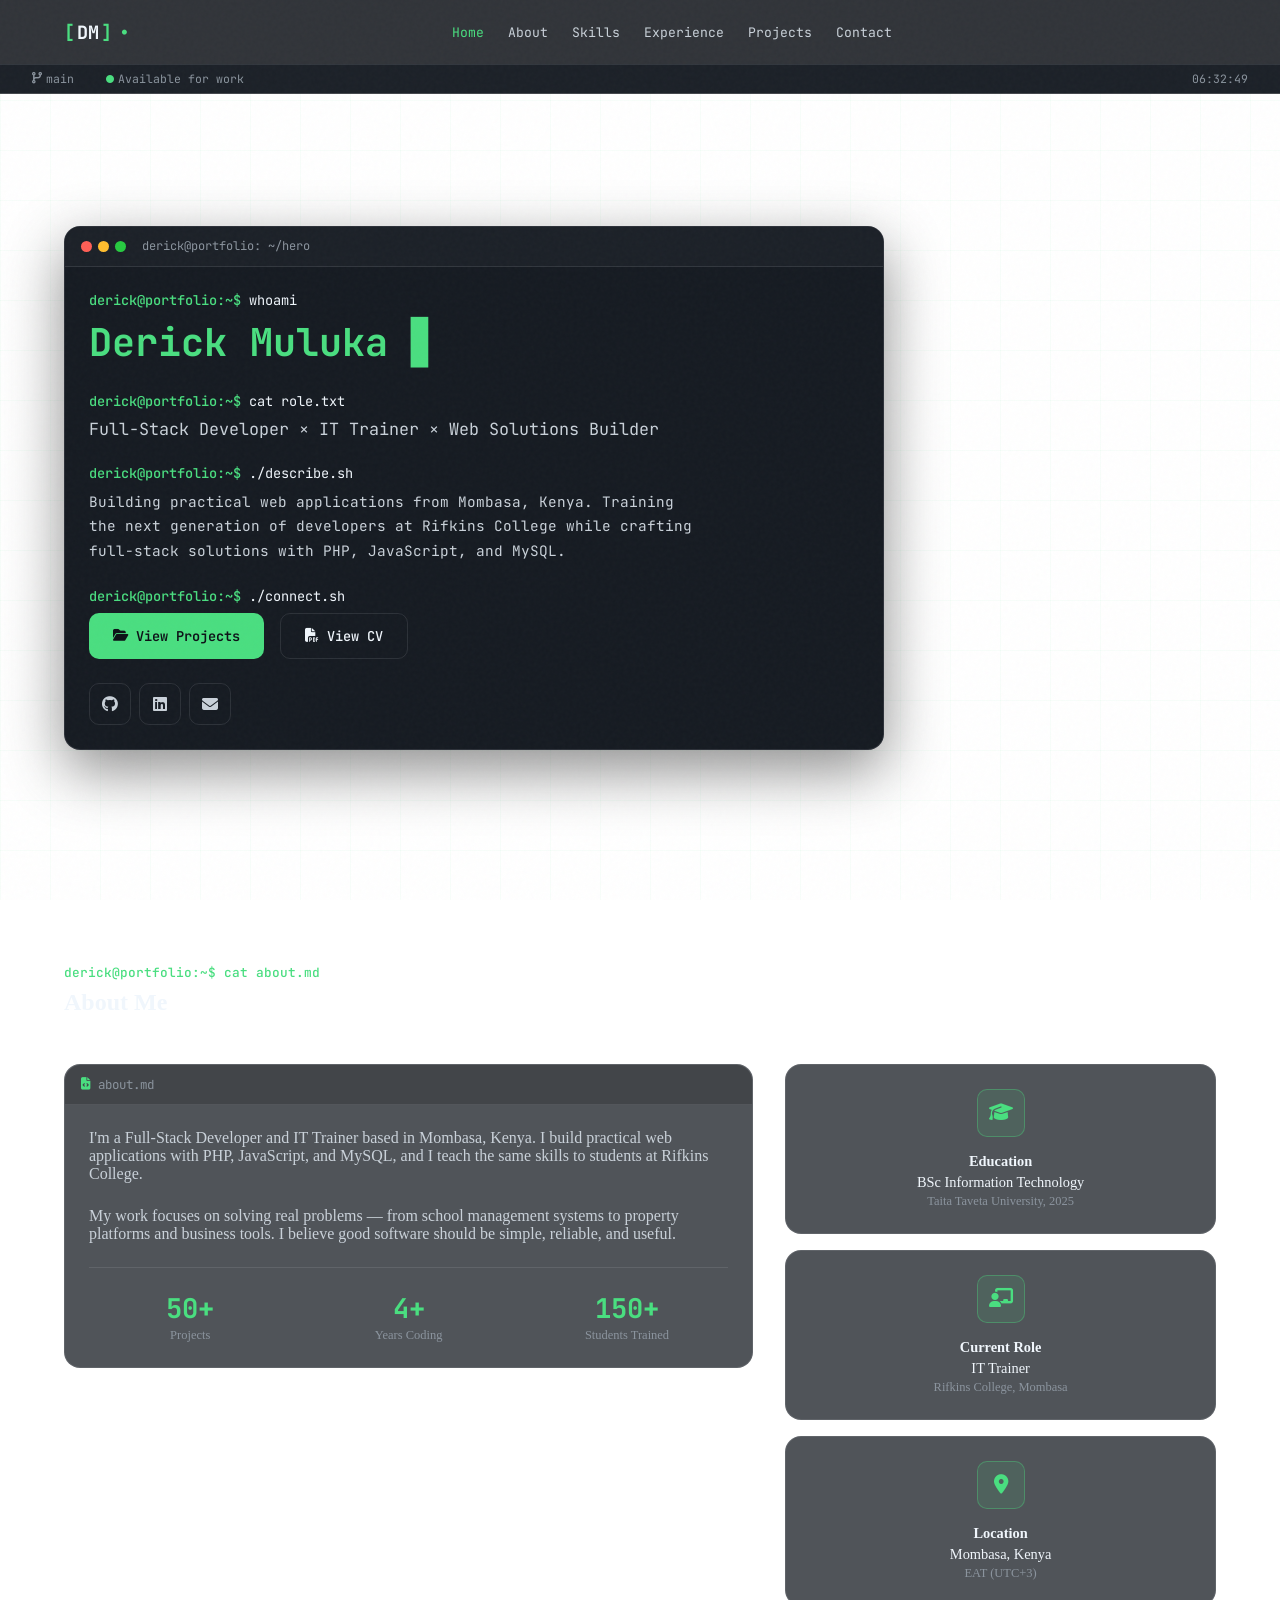
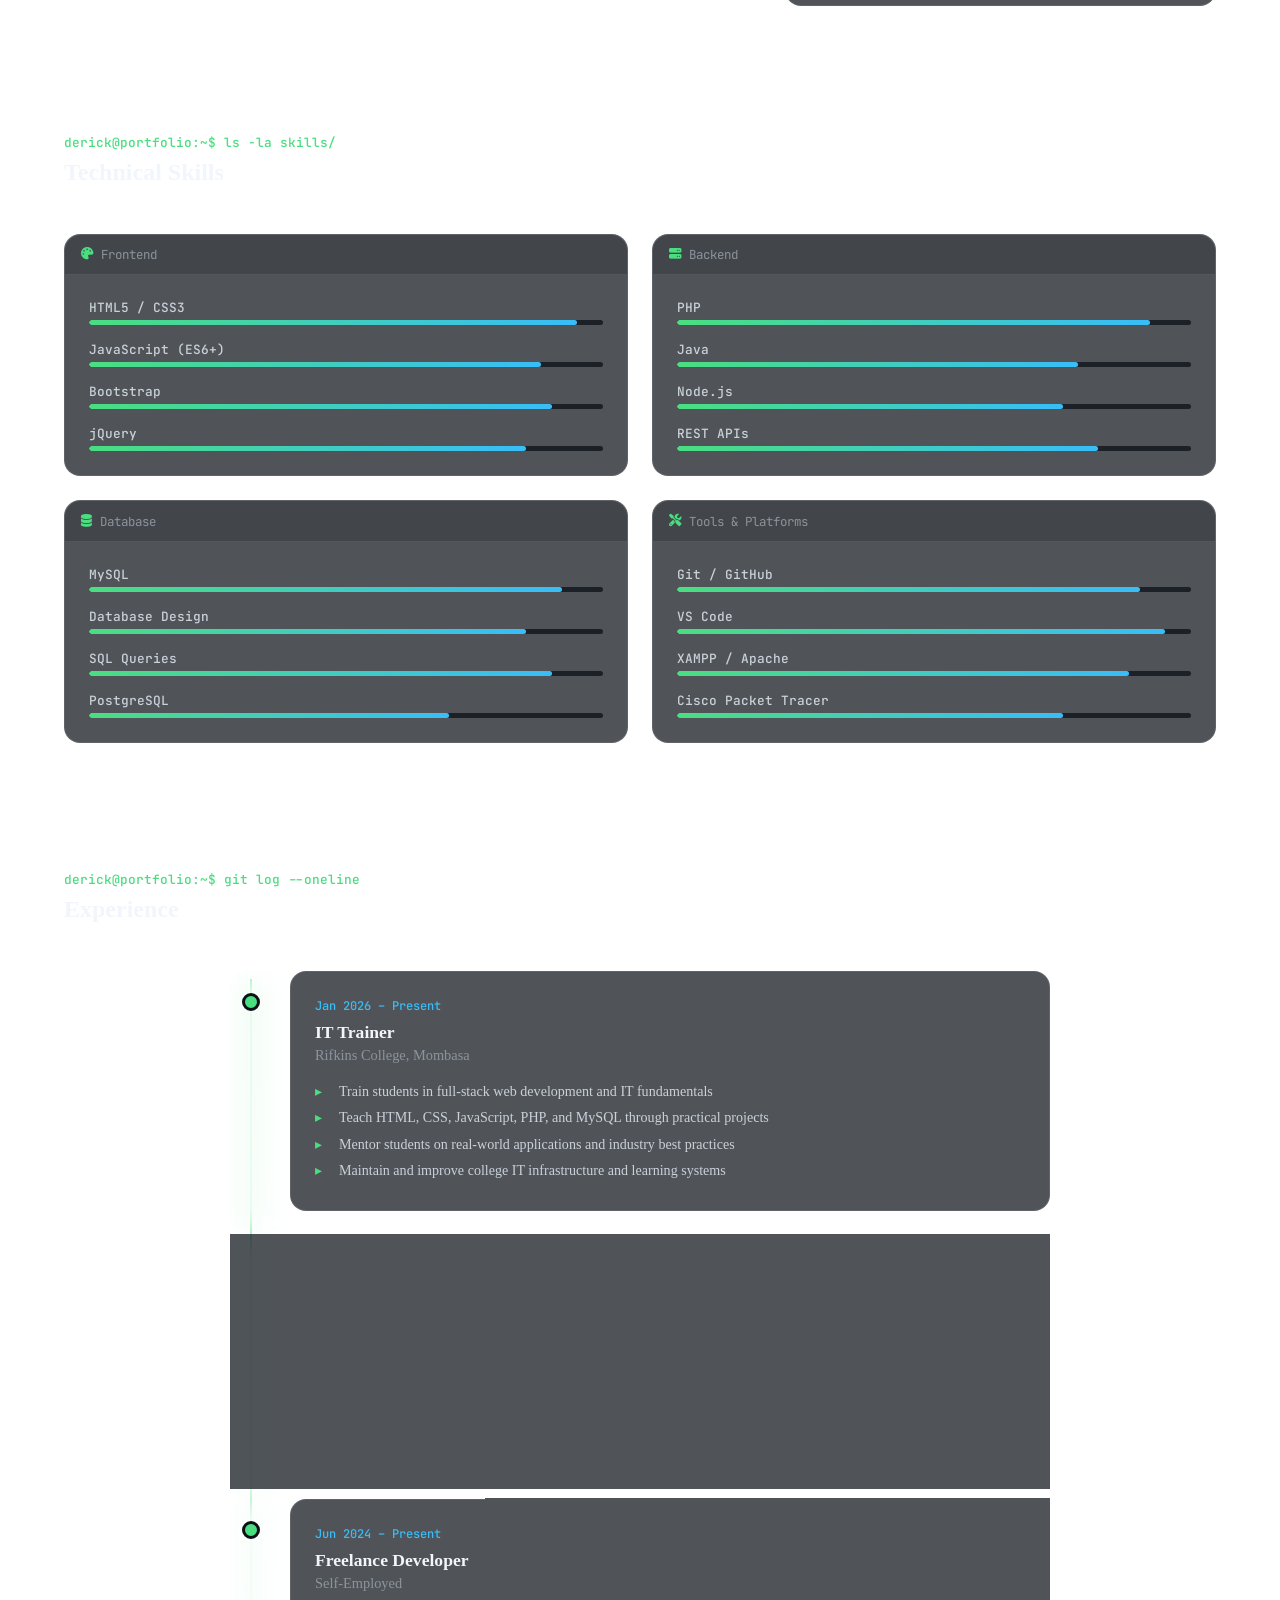
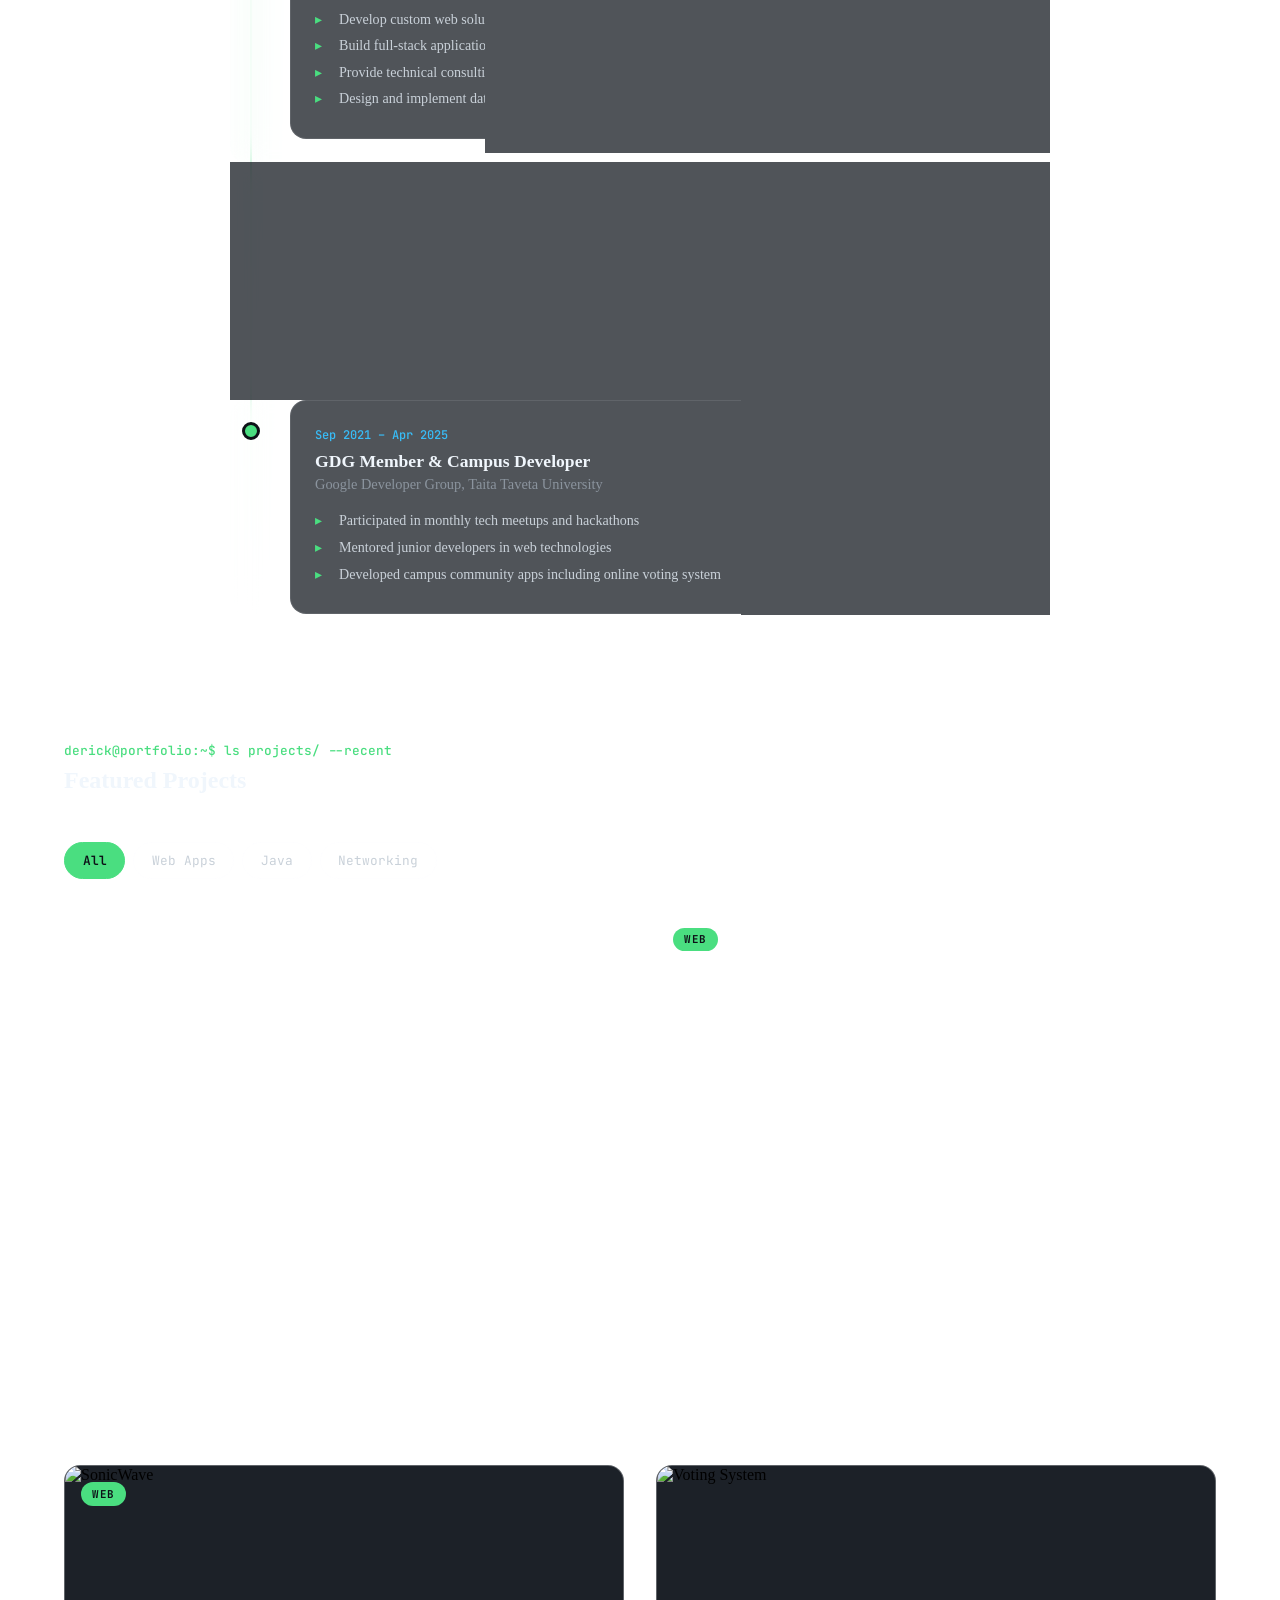
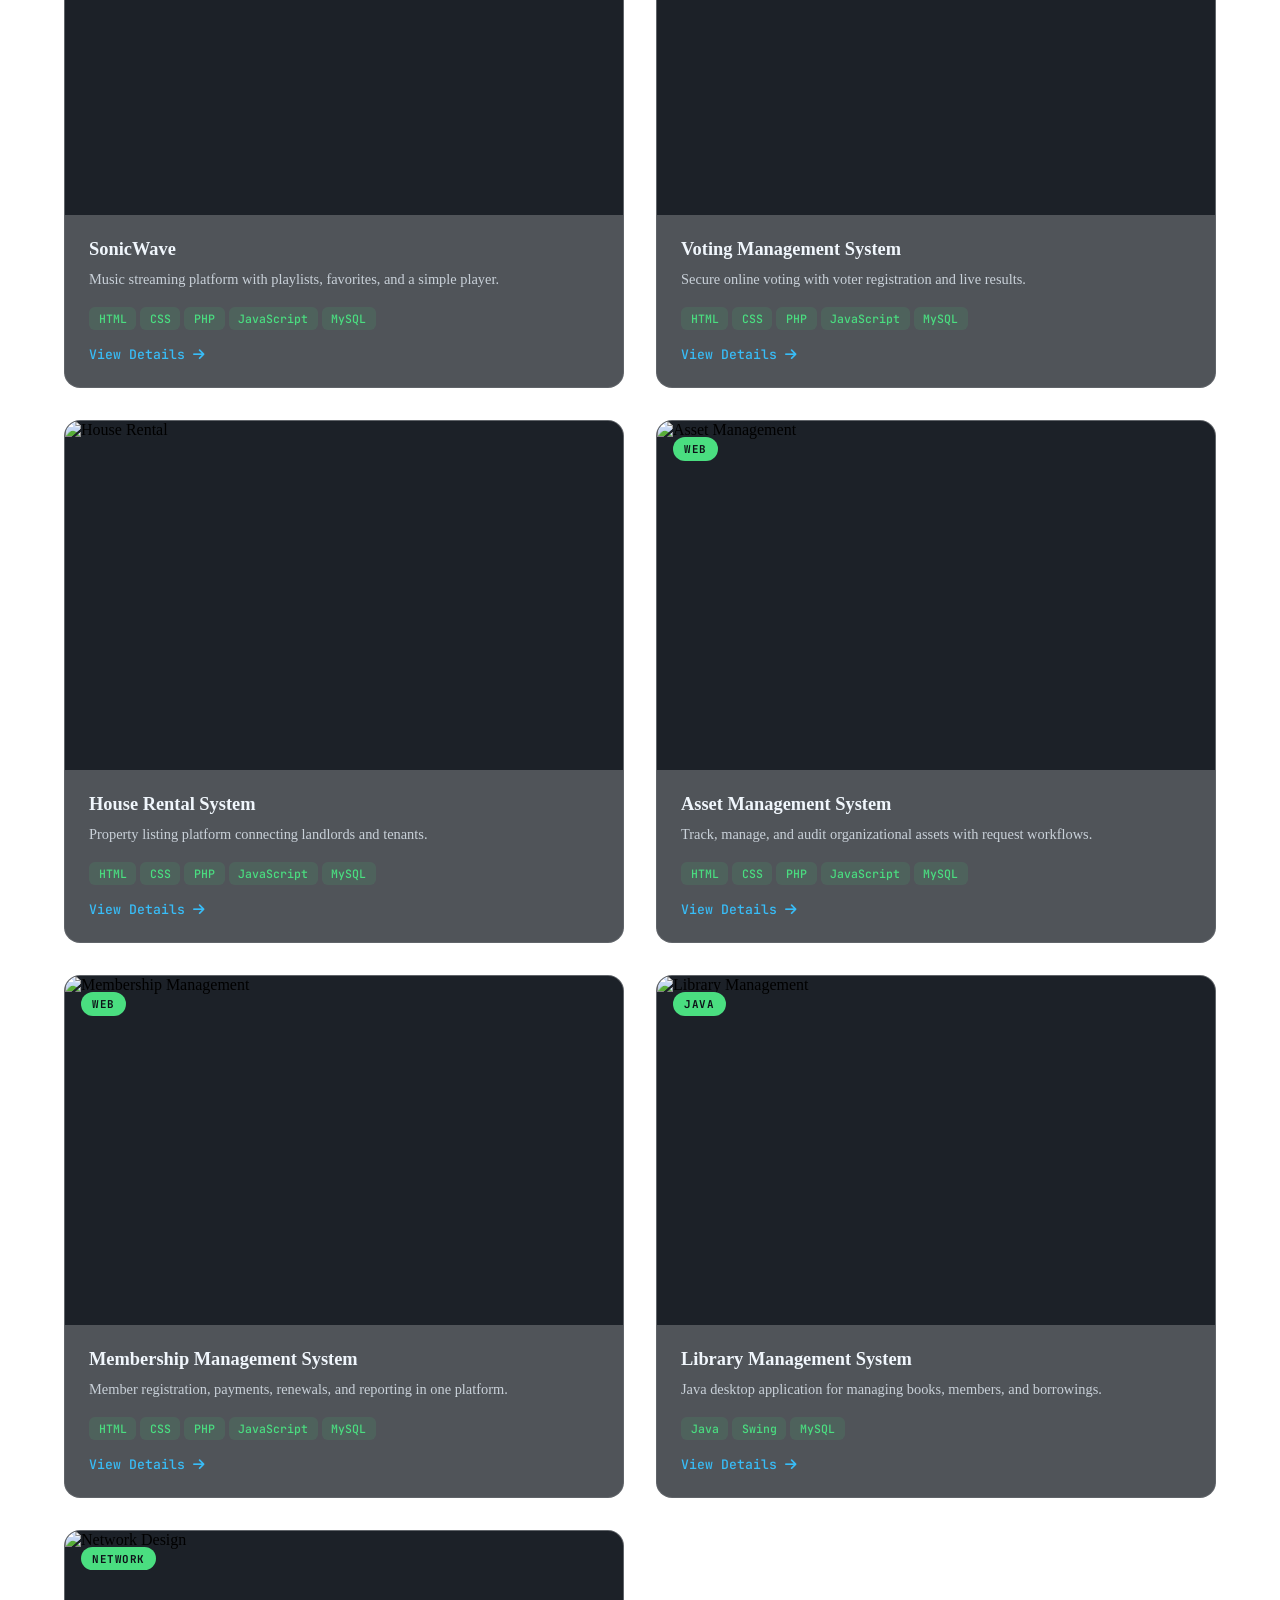
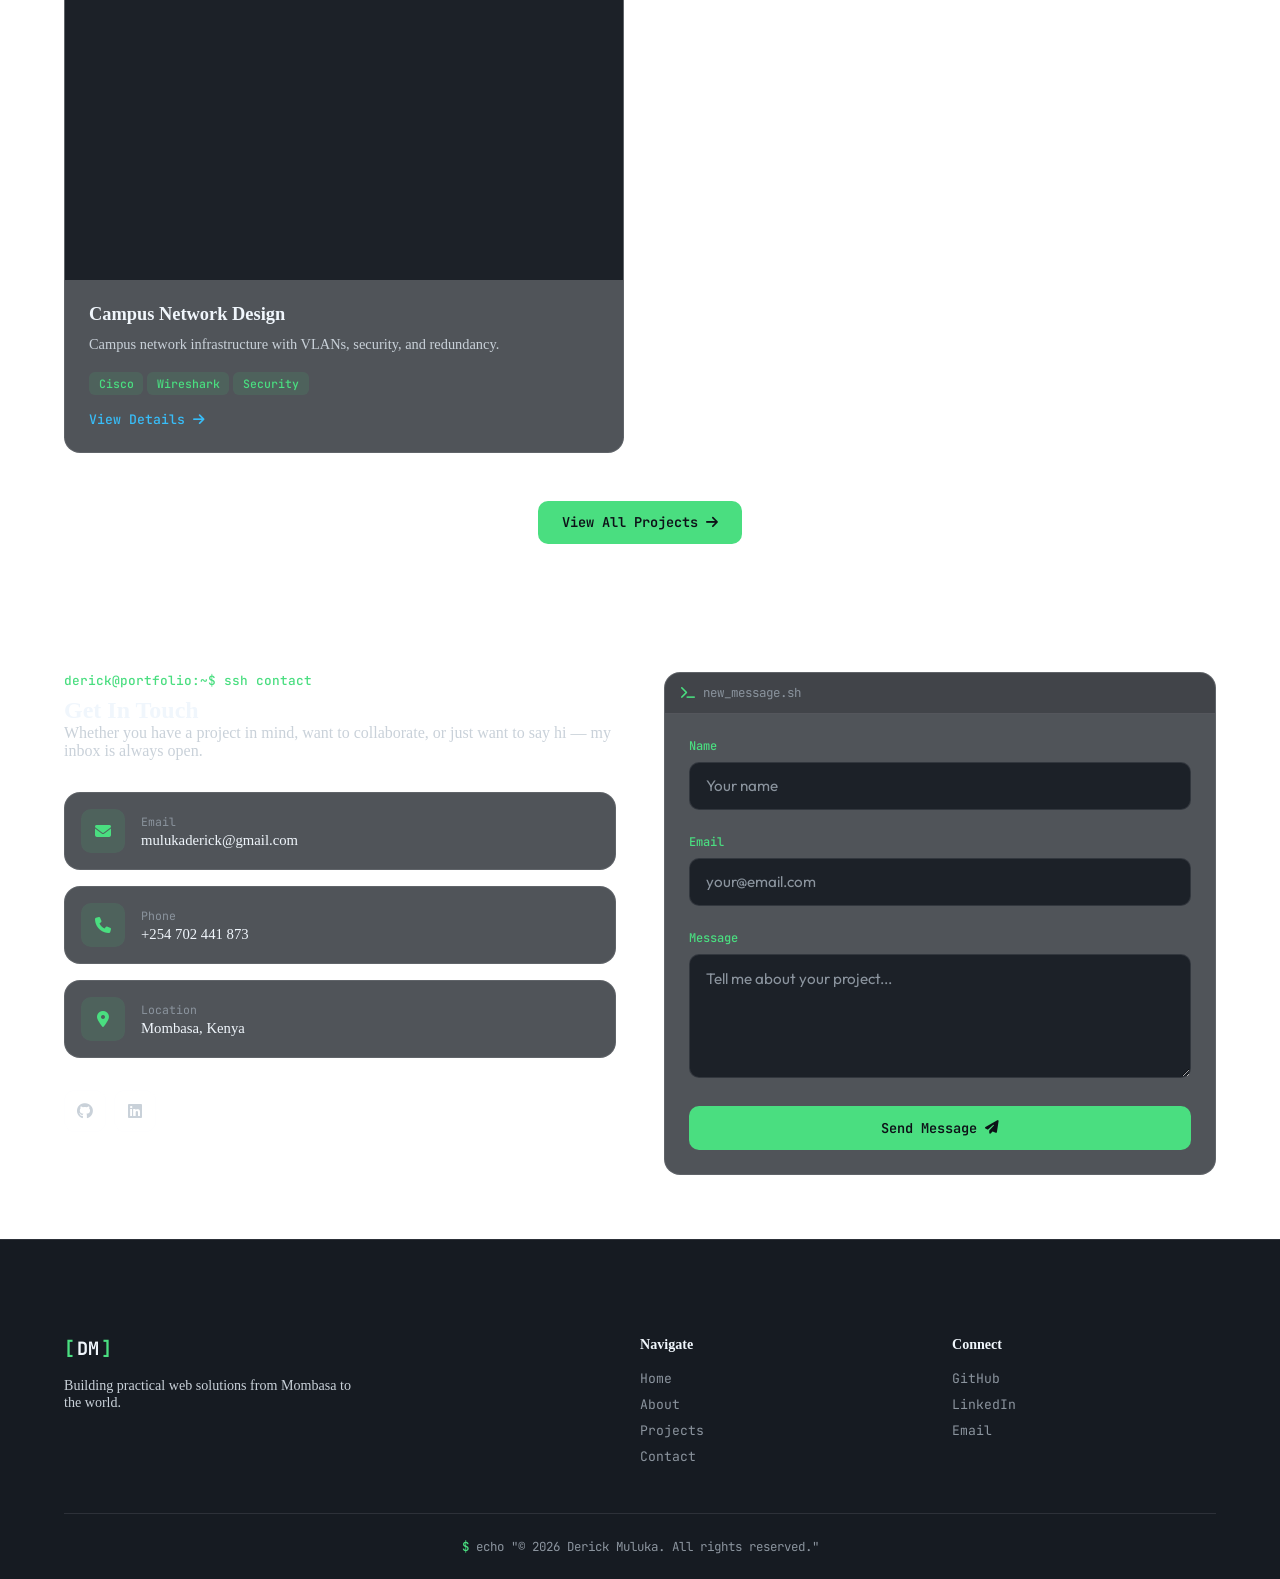
==== index.html @ 022024ea "feat(pages): hero, about, skills, experience, projects, contact" ====
<!DOCTYPE html>
<html lang="en">
<head>
    <meta charset="UTF-8">
    <meta name="viewport" content="width=device-width, initial-scale=1.0">
    <meta name="description" content="Derick Muluka — Full-Stack Developer & IT Trainer based in Mombasa, Kenya. Building web applications with PHP, JavaScript, and MySQL.">
    <meta name="theme-color" content="#0d1117">
    <link rel="icon" href="assets/icons/favicon.ico">
    <link rel="manifest" href="manifest.json">
    <link rel="preconnect" href="https://fonts.googleapis.com">
    <link rel="preconnect" href="https://fonts.gstatic.com" crossorigin>
    <link href="https://fonts.googleapis.com/css2?family=JetBrains+Mono:wght@400;500;600;700&family=Outfit:wght@300;400;500;600;700;800&display=swap" rel="stylesheet">
    <link rel="stylesheet" href="https://cdnjs.cloudflare.com/ajax/libs/font-awesome/6.4.0/css/all.min.css">
    <link rel="stylesheet" href="css/base/reset.css">
    <link rel="stylesheet" href="css/base/variables.css">
    <link rel="stylesheet" href="css/base/typography.css">
    <link rel="stylesheet" href="css/components/terminal.css">
    <link rel="stylesheet" href="css/components/cards.css">
    <link rel="stylesheet" href="css/components/buttons.css">
    <link rel="stylesheet" href="css/components/navigation.css">
    <link rel="stylesheet" href="css/components/forms.css">
    <link rel="stylesheet" href="css/layout/grid.css">
    <link rel="stylesheet" href="css/layout/sections.css">
    <link rel="stylesheet" href="css/layout/footer.css">
    <link rel="stylesheet" href="css/effects/animations.css">
    <link rel="stylesheet" href="css/effects/glassmorphism.css">
    <link rel="stylesheet" href="css/pages/home.css">
    <title>Derick Muluka | Full-Stack Developer & IT Trainer</title>
</head>
<body>
    <canvas id="matrix-canvas" aria-hidden="true"></canvas>
    <div class="noise-overlay" aria-hidden="true"></div>

    <header class="header" id="header">
        <div class="header-inner">
            <a href="index.html" class="logo" aria-label="Home">
                <span class="logo-bracket">[</span><span class="logo-text">DM</span><span class="logo-bracket">]</span>
                <span class="logo-status" aria-hidden="true">●</span>
            </a>
            <nav class="nav" aria-label="Main navigation">
                <ul class="nav-list">
                    <li><a href="#home" class="nav-link active" data-terminal="cd /home">Home</a></li>
                    <li><a href="#about" class="nav-link" data-terminal="cat about.md">About</a></li>
                    <li><a href="#skills" class="nav-link" data-terminal="ls skills/">Skills</a></li>
                    <li><a href="#experience" class="nav-link" data-terminal="git log">Experience</a></li>
                    <li><a href="#projects" class="nav-link" data-terminal="ls projects/">Projects</a></li>
                    <li><a href="#contact" class="nav-link" data-terminal="ssh contact">Contact</a></li>
                </ul>
            </nav>
            <div class="header-actions">
                <button class="mobile-menu-btn" id="mobileMenuBtn" aria-label="Open menu">
                    <span></span><span></span><span></span>
                </button>
            </div>
        </div>
        <div class="status-bar">
            <span class="status-item"><i class="fas fa-code-branch" aria-hidden="true"></i><span>main</span></span>
            <span class="status-item"><i class="fas fa-circle status-dot" aria-hidden="true"></i><span>Available for work</span></span>
            <span class="status-item time" id="clock"></span>
        </div>
    </header>

    <div class="mobile-menu" id="mobileMenu" aria-hidden="true">
        <div class="mobile-menu-header">
            <span class="prompt">derick@portfolio:~$</span>
            <button class="mobile-close" id="mobileClose" aria-label="Close menu"><i class="fas fa-times" aria-hidden="true"></i></button>
        </div>
        <ul class="mobile-nav-list">
            <li><a href="#home" class="mobile-link"><span class="prompt-symbol">$</span> cd /home</a></li>
            <li><a href="#about" class="mobile-link"><span class="prompt-symbol">$</span> cat about.md</a></li>
            <li><a href="#skills" class="mobile-link"><span class="prompt-symbol">$</span> ls skills/</a></li>
            <li><a href="#experience" class="mobile-link"><span class="prompt-symbol">$</span> git log</a></li>
            <li><a href="#projects" class="mobile-link"><span class="prompt-symbol">$</span> ls projects/</a></li>
            <li><a href="#contact" class="mobile-link"><span class="prompt-symbol">$</span> ssh contact</a></li>
        </ul>
    </div>

    <section id="home" class="hero">
        <div class="hero-bg-grid" aria-hidden="true"></div>
        <div class="container">
            <div class="hero-content">
                <div class="terminal-window hero-terminal">
                    <div class="terminal-header">
                        <div class="terminal-buttons" aria-hidden="true">
                            <span class="terminal-btn close"></span>
                            <span class="terminal-btn minimize"></span>
                            <span class="terminal-btn maximize"></span>
                        </div>
                        <span class="terminal-title">derick@portfolio: ~/hero</span>
                    </div>
                    <div class="terminal-body">
                        <div class="terminal-line">
                            <span class="prompt">derick@portfolio:~$</span>
                            <span class="command">whoami</span>
                        </div>
                        <div class="terminal-output">
                            <h1 class="hero-name">
                                <span class="typewriter" id="typewriter"></span>
                                <span class="cursor-blink" aria-hidden="true">▊</span>
                            </h1>
                        </div>
                        <div class="terminal-line delay-1">
                            <span class="prompt">derick@portfolio:~$</span>
                            <span class="command">cat role.txt</span>
                        </div>
                        <div class="terminal-output delay-1">
                            <p class="hero-role">
                                <span class="highlight">Full-Stack Developer</span> ×
                                <span class="highlight">IT Trainer</span> ×
                                <span class="highlight">Web Solutions Builder</span>
                            </p>
                        </div>
                        <div class="terminal-line delay-2">
                            <span class="prompt">derick@portfolio:~$</span>
                            <span class="command">./describe.sh</span>
                        </div>
                        <div class="terminal-output delay-2">
                            <p class="hero-description">
                                Building practical web applications from Mombasa, Kenya.
                                Training the next generation of developers at Rifkins College
                                while crafting full-stack solutions with PHP, JavaScript, and MySQL.
                            </p>
                        </div>
                        <div class="terminal-line delay-3">
                            <span class="prompt">derick@portfolio:~$</span>
                            <span class="command">./connect.sh</span>
                        </div>
                        <div class="hero-actions delay-3">
                            <a href="#projects" class="btn btn-primary">
                                <i class="fas fa-folder-open" aria-hidden="true"></i>
                                <span>View Projects</span>
                            </a>
                            <a href="cv.html" target="_blank" rel="noopener" class="btn btn-outline">
                                <i class="fas fa-file-pdf" aria-hidden="true"></i>
                                <span>View CV</span>
                            </a>
                        </div>
                        <div class="hero-social delay-4">
                            <a href="https://github.com/DerickMuluka" target="_blank" rel="noopener" class="social-link" aria-label="GitHub">
                                <i class="fab fa-github" aria-hidden="true"></i>
                            </a>
                            <a href="https://www.linkedin.com/in/derickmuluka" target="_blank" rel="noopener" class="social-link" aria-label="LinkedIn">
                                <i class="fab fa-linkedin" aria-hidden="true"></i>
                            </a>
                            <a href="mailto:mulukaderick@gmail.com" class="social-link" aria-label="Email">
                                <i class="fas fa-envelope" aria-hidden="true"></i>
                            </a>
                        </div>
                    </div>
                </div>
            </div>
        </div>
    </section>

    <section id="about" class="section about">
        <div class="container">
            <div class="section-header">
                <span class="section-prompt">derick@portfolio:~$ cat about.md</span>
                <h2 class="section-title">About Me</h2>
            </div>
            <div class="about-grid">
                <div class="about-main glass-card">
                    <div class="card-header">
                        <i class="fas fa-file-code" aria-hidden="true"></i>
                        <span>about.md</span>
                    </div>
                    <div class="card-body">
                        <p class="about-text">
                            I'm a <span class="accent-text">Full-Stack Developer</span> and
                            <span class="accent-text">IT Trainer</span> based in Mombasa, Kenya.
                            I build practical web applications with PHP, JavaScript, and MySQL,
                            and I teach the same skills to students at Rifkins College.
                        </p>
                        <p class="about-text">
                            My work focuses on solving real problems — from school management
                            systems to property platforms and business tools. I believe good
                            software should be simple, reliable, and useful.
                        </p>
                        <div class="about-stats">
                            <div class="stat">
                                <span class="stat-value" data-count="50">0</span>
                                <span class="stat-label">Projects</span>
                            </div>
                            <div class="stat">
                                <span class="stat-value" data-count="4">0</span>
                                <span class="stat-label">Years Coding</span>
                            </div>
                            <div class="stat">
                                <span class="stat-value" data-count="150">0</span>
                                <span class="stat-label">Students Trained</span>
                            </div>
                        </div>
                    </div>
                </div>
                <div class="about-sidebar">
                    <div class="info-card glass-card">
                        <div class="card-icon"><i class="fas fa-graduation-cap" aria-hidden="true"></i></div>
                        <h4>Education</h4>
                        <p>BSc Information Technology</p>
                        <span class="card-meta">Taita Taveta University, 2025</span>
                    </div>
                    <div class="info-card glass-card">
                        <div class="card-icon"><i class="fas fa-chalkboard-teacher" aria-hidden="true"></i></div>
                        <h4>Current Role</h4>
                        <p>IT Trainer</p>
                        <span class="card-meta">Rifkins College, Mombasa</span>
                    </div>
                    <div class="info-card glass-card">
                        <div class="card-icon"><i class="fas fa-map-marker-alt" aria-hidden="true"></i></div>
                        <h4>Location</h4>
                        <p>Mombasa, Kenya</p>
                        <span class="card-meta">EAT (UTC+3)</span>
                    </div>
                </div>
            </div>
        </div>
    </section>

    <section id="skills" class="section skills">
        <div class="container">
            <div class="section-header">
                <span class="section-prompt">derick@portfolio:~$ ls -la skills/</span>
                <h2 class="section-title">Technical Skills</h2>
            </div>
            <div class="skills-grid">
                <div class="skill-category glass-card">
                    <div class="card-header"><i class="fas fa-palette" aria-hidden="true"></i><span>Frontend</span></div>
                    <div class="card-body">
                        <div class="skill-list">
                            <div class="skill-item"><span class="skill-name">HTML5 / CSS3</span><div class="skill-bar"><div class="skill-fill" data-width="95"></div></div></div>
                            <div class="skill-item"><span class="skill-name">JavaScript (ES6+)</span><div class="skill-bar"><div class="skill-fill" data-width="88"></div></div></div>
                            <div class="skill-item"><span class="skill-name">Bootstrap</span><div class="skill-bar"><div class="skill-fill" data-width="90"></div></div></div>
                            <div class="skill-item"><span class="skill-name">jQuery</span><div class="skill-bar"><div class="skill-fill" data-width="85"></div></div></div>
                        </div>
                    </div>
                </div>
                <div class="skill-category glass-card">
                    <div class="card-header"><i class="fas fa-server" aria-hidden="true"></i><span>Backend</span></div>
                    <div class="card-body">
                        <div class="skill-list">
                            <div class="skill-item"><span class="skill-name">PHP</span><div class="skill-bar"><div class="skill-fill" data-width="92"></div></div></div>
                            <div class="skill-item"><span class="skill-name">Java</span><div class="skill-bar"><div class="skill-fill" data-width="78"></div></div></div>
                            <div class="skill-item"><span class="skill-name">Node.js</span><div class="skill-bar"><div class="skill-fill" data-width="75"></div></div></div>
                            <div class="skill-item"><span class="skill-name">REST APIs</span><div class="skill-bar"><div class="skill-fill" data-width="82"></div></div></div>
                        </div>
                    </div>
                </div>
                <div class="skill-category glass-card">
                    <div class="card-header"><i class="fas fa-database" aria-hidden="true"></i><span>Database</span></div>
                    <div class="card-body">
                        <div class="skill-list">
                            <div class="skill-item"><span class="skill-name">MySQL</span><div class="skill-bar"><div class="skill-fill" data-width="92"></div></div></div>
                            <div class="skill-item"><span class="skill-name">Database Design</span><div class="skill-bar"><div class="skill-fill" data-width="85"></div></div></div>
                            <div class="skill-item"><span class="skill-name">SQL Queries</span><div class="skill-bar"><div class="skill-fill" data-width="90"></div></div></div>
                            <div class="skill-item"><span class="skill-name">PostgreSQL</span><div class="skill-bar"><div class="skill-fill" data-width="70"></div></div></div>
                        </div>
                    </div>
                </div>
                <div class="skill-category glass-card">
                    <div class="card-header"><i class="fas fa-tools" aria-hidden="true"></i><span>Tools & Platforms</span></div>
                    <div class="card-body">
                        <div class="skill-list">
                            <div class="skill-item"><span class="skill-name">Git / GitHub</span><div class="skill-bar"><div class="skill-fill" data-width="90"></div></div></div>
                            <div class="skill-item"><span class="skill-name">VS Code</span><div class="skill-bar"><div class="skill-fill" data-width="95"></div></div></div>
                            <div class="skill-item"><span class="skill-name">XAMPP / Apache</span><div class="skill-bar"><div class="skill-fill" data-width="88"></div></div></div>
                            <div class="skill-item"><span class="skill-name">Cisco Packet Tracer</span><div class="skill-bar"><div class="skill-fill" data-width="75"></div></div></div>
                        </div>
                    </div>
                </div>
            </div>
        </div>
    </section>

    <section id="experience" class="section experience">
        <div class="container">
            <div class="section-header">
                <span class="section-prompt">derick@portfolio:~$ git log --oneline</span>
                <h2 class="section-title">Experience</h2>
            </div>
            <div class="timeline">
                <div class="timeline-item glass-card">
                    <div class="timeline-marker" aria-hidden="true"></div>
                    <div class="timeline-content">
                        <span class="timeline-date">Jan 2026 – Present</span>
                        <h3>IT Trainer</h3>
                        <h4>Rifkins College, Mombasa</h4>
                        <ul>
                            <li>Train students in full-stack web development and IT fundamentals</li>
                            <li>Teach HTML, CSS, JavaScript, PHP, and MySQL through practical projects</li>
                            <li>Mentor students on real-world applications and industry best practices</li>
                            <li>Maintain and improve college IT infrastructure and learning systems</li>
                        </ul>
                    </div>
                </div>
                <div class="timeline-item glass-card">
                    <div class="timeline-marker" aria-hidden="true"></div>
                    <div class="timeline-content">
                        <span class="timeline-date">Jun 2025 – Dec 2025</span>
                        <h3>IT Support Specialist & Developer</h3>
                        <h4>The Hubcomps, Mombasa</h4>
                        <ul>
                            <li>Provided technical support and troubleshooting for IT systems</li>
                            <li>Developed client websites using HTML, CSS, JavaScript, PHP, and MySQL</li>
                            <li>Implemented security measures and system updates</li>
                            <li>Led development of The Hubcomps website redesign project</li>
                        </ul>
                    </div>
                </div>
                <div class="timeline-item glass-card">
                    <div class="timeline-marker" aria-hidden="true"></div>
                    <div class="timeline-content">
                        <span class="timeline-date">Jun 2024 – Present</span>
                        <h3>Freelance Developer</h3>
                        <h4>Self-Employed</h4>
                        <ul>
                            <li>Develop custom web solutions for small businesses and startups</li>
                            <li>Build full-stack applications using PHP, JavaScript, and MySQL</li>
                            <li>Provide technical consulting and code review services</li>
                            <li>Design and implement database architectures for client projects</li>
                        </ul>
                    </div>
                </div>
                <div class="timeline-item glass-card">
                    <div class="timeline-marker" aria-hidden="true"></div>
                    <div class="timeline-content">
                        <span class="timeline-date">May – Aug 2024</span>
                        <h3>Software Development Attachment</h3>
                        <h4>Swahilipot Hub Foundation, Mombasa</h4>
                        <ul>
                            <li>Developed PIW (2024) — platform for young innovators (Next.js + Node.js)</li>
                            <li>Contributed to Swahilipot FM radio streaming platform</li>
                            <li>Implemented features for Asset Management System (Django + React)</li>
                        </ul>
                    </div>
                </div>
                <div class="timeline-item glass-card">
                    <div class="timeline-marker" aria-hidden="true"></div>
                    <div class="timeline-content">
                        <span class="timeline-date">Sep 2021 – Apr 2025</span>
                        <h3>GDG Member & Campus Developer</h3>
                        <h4>Google Developer Group, Taita Taveta University</h4>
                        <ul>
                            <li>Participated in monthly tech meetups and hackathons</li>
                            <li>Mentored junior developers in web technologies</li>
                            <li>Developed campus community apps including online voting system</li>
                        </ul>
                    </div>
                </div>
            </div>
        </div>
    </section>

    <section id="projects" class="section projects">
        <div class="container">
            <div class="section-header">
                <span class="section-prompt">derick@portfolio:~$ ls projects/ --recent</span>
                <h2 class="section-title">Featured Projects</h2>
            </div>
            <div class="projects-filter">
                <button class="filter-btn active" data-filter="all">All</button>
                <button class="filter-btn" data-filter="web">Web Apps</button>
                <button class="filter-btn" data-filter="java">Java</button>
                <button class="filter-btn" data-filter="network">Networking</button>
            </div>
            <div class="projects-grid">
                <article class="project-card glass-card" data-category="web">
                    <div class="project-image">
                        <img src="assets/images/projects/edusphere.jpg" alt="EduSphere" loading="lazy">
                        <span class="project-badge">Web</span>
                    </div>
                    <div class="project-info">
                        <h3>EduSphere</h3>
                        <p>Personalized learning platform for students with project-based learning paths.</p>
                        <div class="project-tech"><span>HTML</span><span>CSS</span><span>PHP</span><span>JavaScript</span><span>MySQL</span></div>
                        <a href="project-details/edusphere.html" class="project-link">View Details <i class="fas fa-arrow-right" aria-hidden="true"></i></a>
                    </div>
                </article>
                <article class="project-card glass-card" data-category="web">
                    <div class="project-image">
                        <img src="assets/images/projects/virtual-classroom.jpg" alt="Virtual Classroom" loading="lazy">
                        <span class="project-badge">Web</span>
                    </div>
                    <div class="project-info">
                        <h3>Virtual Classroom</h3>
                        <p>Online learning environment with lessons, chat, and resource sharing.</p>
                        <div class="project-tech"><span>HTML</span><span>CSS</span><span>PHP</span><span>JavaScript</span><span>MySQL</span></div>
                        <a href="project-details/virtual-classroom.html" class="project-link">View Details <i class="fas fa-arrow-right" aria-hidden="true"></i></a>
                    </div>
                </article>
                <article class="project-card glass-card" data-category="web">
                    <div class="project-image">
                        <img src="assets/images/projects/sonicwave.jpg" alt="SonicWave" loading="lazy">
                        <span class="project-badge">Web</span>
                    </div>
                    <div class="project-info">
                        <h3>SonicWave</h3>
                        <p>Music streaming platform with playlists, favorites, and a simple player.</p>
                        <div class="project-tech"><span>HTML</span><span>CSS</span><span>PHP</span><span>JavaScript</span><span>MySQL</span></div>
                        <a href="project-details/sonicwave.html" class="project-link">View Details <i class="fas fa-arrow-right" aria-hidden="true"></i></a>
                    </div>
                </article>
                <article class="project-card glass-card" data-category="web">
                    <div class="project-image">
                        <img src="assets/images/projects/voting-system.jpg" alt="Voting System" loading="lazy">
                    </div>
                    <div class="project-info">
                        <h3>Voting Management System</h3>
                        <p>Secure online voting with voter registration and live results.</p>
                        <div class="project-tech"><span>HTML</span><span>CSS</span><span>PHP</span><span>JavaScript</span><span>MySQL</span></div>
                        <a href="project-details/voting-system.html" class="project-link">View Details <i class="fas fa-arrow-right" aria-hidden="true"></i></a>
                    </div>
                </article>
                <article class="project-card glass-card" data-category="web">
                    <div class="project-image">
                        <img src="assets/images/projects/house-rental.jpg" alt="House Rental" loading="lazy">
                    </div>
                    <div class="project-info">
                        <h3>House Rental System</h3>
                        <p>Property listing platform connecting landlords and tenants.</p>
                        <div class="project-tech"><span>HTML</span><span>CSS</span><span>PHP</span><span>JavaScript</span><span>MySQL</span></div>
                        <a href="project-details/house-rental.html" class="project-link">View Details <i class="fas fa-arrow-right" aria-hidden="true"></i></a>
                    </div>
                </article>
                <article class="project-card glass-card" data-category="web">
                    <div class="project-image">
                        <img src="assets/images/projects/asset-management.jpg" alt="Asset Management" loading="lazy">
                        <span class="project-badge">Web</span>
                    </div>
                    <div class="project-info">
                        <h3>Asset Management System</h3>
                        <p>Track, manage, and audit organizational assets with request workflows.</p>
                        <div class="project-tech"><span>HTML</span><span>CSS</span><span>PHP</span><span>JavaScript</span><span>MySQL</span></div>
                        <a href="project-details/asset-management.html" class="project-link">View Details <i class="fas fa-arrow-right" aria-hidden="true"></i></a>
                    </div>
                </article>
                <article class="project-card glass-card" data-category="web">
                    <div class="project-image">
                        <img src="assets/images/projects/membership-management.jpg" alt="Membership Management" loading="lazy">
                        <span class="project-badge">Web</span>
                    </div>
                    <div class="project-info">
                        <h3>Membership Management System</h3>
                        <p>Member registration, payments, renewals, and reporting in one platform.</p>
                        <div class="project-tech"><span>HTML</span><span>CSS</span><span>PHP</span><span>JavaScript</span><span>MySQL</span></div>
                        <a href="project-details/membership-management.html" class="project-link">View Details <i class="fas fa-arrow-right" aria-hidden="true"></i></a>
                    </div>
                </article>
                <article class="project-card glass-card" data-category="java">
                    <div class="project-image">
                        <img src="assets/images/projects/library-management.jpg" alt="Library Management" loading="lazy">
                        <span class="project-badge">Java</span>
                    </div>
                    <div class="project-info">
                        <h3>Library Management System</h3>
                        <p>Java desktop application for managing books, members, and borrowings.</p>
                        <div class="project-tech"><span>Java</span><span>Swing</span><span>MySQL</span></div>
                        <a href="project-details/library-management.html" class="project-link">View Details <i class="fas fa-arrow-right" aria-hidden="true"></i></a>
                    </div>
                </article>
                <article class="project-card glass-card" data-category="network">
                    <div class="project-image">
                        <img src="assets/images/projects/network-design.png" alt="Network Design" loading="lazy">
                        <span class="project-badge">Network</span>
                    </div>
                    <div class="project-info">
                        <h3>Campus Network Design</h3>
                        <p>Campus network infrastructure with VLANs, security, and redundancy.</p>
                        <div class="project-tech"><span>Cisco</span><span>Wireshark</span><span>Security</span></div>
                        <a href="project-details/network-design.html" class="project-link">View Details <i class="fas fa-arrow-right" aria-hidden="true"></i></a>
                    </div>
                </article>
            </div>
            <div class="projects-cta">
                <a href="projects.html" class="btn btn-primary">
                    <span>View All Projects</span>
                    <i class="fas fa-arrow-right" aria-hidden="true"></i>
                </a>
            </div>
        </div>
    </section>

    <section id="contact" class="section contact">
        <div class="container">
            <div class="contact-grid">
                <div class="contact-info">
                    <span class="section-prompt">derick@portfolio:~$ ssh contact</span>
                    <h2 class="section-title">Get In Touch</h2>
                    <p class="contact-text">
                        Whether you have a project in mind, want to collaborate,
                        or just want to say hi — my inbox is always open.
                    </p>
                    <div class="contact-links">
                        <a href="mailto:mulukaderick@gmail.com" class="contact-item glass-card">
                            <div class="contact-icon"><i class="fas fa-envelope" aria-hidden="true"></i></div>
                            <div class="contact-details"><span>Email</span><strong>mulukaderick@gmail.com</strong></div>
                        </a>
                        <a href="tel:+254702441873" class="contact-item glass-card">
                            <div class="contact-icon"><i class="fas fa-phone" aria-hidden="true"></i></div>
                            <div class="contact-details"><span>Phone</span><strong>+254 702 441 873</strong></div>
                        </a>
                        <div class="contact-item glass-card">
                            <div class="contact-icon"><i class="fas fa-map-marker-alt" aria-hidden="true"></i></div>
                            <div class="contact-details"><span>Location</span><strong>Mombasa, Kenya</strong></div>
                        </div>
                    </div>
                    <div class="contact-social">
                        <a href="https://github.com/DerickMuluka" target="_blank" rel="noopener" class="social-link" aria-label="GitHub"><i class="fab fa-github" aria-hidden="true"></i></a>
                        <a href="https://www.linkedin.com/in/derickmuluka" target="_blank" rel="noopener" class="social-link" aria-label="LinkedIn"><i class="fab fa-linkedin" aria-hidden="true"></i></a>
                    </div>
                </div>
                <form class="contact-form glass-card" id="contactForm" novalidate>
                    <div class="form-header"><i class="fas fa-terminal" aria-hidden="true"></i><span>new_message.sh</span></div>
                    <div class="form-body">
                        <div class="form-group">
                            <label for="name">Name</label>
                            <input type="text" id="name" name="name" placeholder="Your name" required autocomplete="name">
                        </div>
                        <div class="form-group">
                            <label for="email">Email</label>
                            <input type="email" id="email" name="email" placeholder="your@email.com" required autocomplete="email">
                        </div>
                        <div class="form-group">
                            <label for="message">Message</label>
                            <textarea id="message" name="message" rows="5" placeholder="Tell me about your project..." required></textarea>
                        </div>
                        <button type="submit" class="btn btn-primary btn-full">
                            <span>Send Message</span>
                            <i class="fas fa-paper-plane" aria-hidden="true"></i>
                        </button>
                        <div class="form-message" id="formMessage" role="status" aria-live="polite"></div>
                    </div>
                </form>
            </div>
        </div>
    </section>

    <footer class="footer">
        <div class="container">
            <div class="footer-content">
                <div class="footer-brand">
                    <span class="logo"><span class="logo-bracket">[</span>DM<span class="logo-bracket">]</span></span>
                    <p>Building practical web solutions from Mombasa to the world.</p>
                </div>
                <div class="footer-links">
                    <h4>Navigate</h4>
                    <ul>
                        <li><a href="#home">Home</a></li>
                        <li><a href="#about">About</a></li>
                        <li><a href="#projects">Projects</a></li>
                        <li><a href="#contact">Contact</a></li>
                    </ul>
                </div>
                <div class="footer-links">
                    <h4>Connect</h4>
                    <ul>
                        <li><a href="https://github.com/DerickMuluka" target="_blank" rel="noopener">GitHub</a></li>
                        <li><a href="https://www.linkedin.com/in/derickmuluka" target="_blank" rel="noopener">LinkedIn</a></li>
                        <li><a href="mailto:mulukaderick@gmail.com">Email</a></li>
                    </ul>
                </div>
            </div>
            <div class="footer-bottom">
                <p class="terminal-text"><span class="prompt">$</span> echo "© <span id="year"></span> Derick Muluka. All rights reserved."</p>
            </div>
        </div>
    </footer>

    <button class="back-to-top" id="backToTop" aria-label="Back to top"><i class="fas fa-chevron-up" aria-hidden="true"></i></button>

    <script src="js/utils/debounce.js"></script>
    <script src="js/modules/typewriter.js"></script>
    <script src="js/modules/navigation.js"></script>
    <script src="js/modules/animations.js"></script>
    <script src="js/modules/projects-filter.js"></script>
    <script src="js/modules/form.js"></script>
    <script src="js/main.js"></script>
</body>
</html>
---- css/base/variables.css ----
:root {
    --bg-primary: #0d1117;
    --bg-secondary: #161b22;
    --bg-tertiary: #1c2128;
    --bg-card: rgba(22, 27, 34, 0.75);

    --text-primary: #f0f6fc;
    --text-secondary: #c9d1d9;
    --text-muted: #8b949e;

    --accent-primary: #4ade80;
    --accent-secondary: #38bdf8;
    --accent-blue: #2563eb;

    --border-color: rgba(240, 246, 252, 0.1);
    --border-hover: rgba(74, 222, 128, 0.35);

    --font-mono: 'JetBrains Mono', 'Fira Code', 'Courier New', monospace;
    --font-display: 'Outfit', -apple-system, BlinkMacSystemFont, sans-serif;

    --space-xs: 0.25rem;
    --space-sm: 0.5rem;
    --space-md: 1rem;
    --space-lg: 1.5rem;
    --space-xl: 2rem;
    --space-2xl: 3rem;
    --space-3xl: 4rem;

    --radius-sm: 6px;
    --radius-md: 10px;
    --radius-lg: 16px;
    --radius-full: 9999px;

    --container-max: 1200px;
    --header-height: 64px;
}
---- css/components/terminal.css ----
.terminal-window {
    background: var(--bg-secondary);
    border: 1px solid var(--border-color);
    border-radius: var(--radius-lg);
    overflow: hidden;
    box-shadow: 0 20px 60px rgba(0, 0, 0, 0.45);
}

.terminal-header {
    display: flex;
    align-items: center;
    gap: var(--space-md);
    padding: 0.7rem 1rem;
    background: var(--bg-tertiary);
    border-bottom: 1px solid var(--border-color);
}

.terminal-buttons { display: flex; gap: 6px; }
.terminal-btn { width: 11px; height: 11px; border-radius: 50%; }
.terminal-btn.close { background: #ff5f56; }
.terminal-btn.minimize { background: #ffbd2e; }
.terminal-btn.maximize { background: #27ca40; }
.terminal-title { font-family: var(--font-mono); font-size: 0.75rem; color: var(--text-muted); }
.terminal-body { padding: var(--space-lg); font-family: var(--font-mono); }

.terminal-line {
    display: flex;
    flex-wrap: wrap;
    gap: var(--space-sm);
    margin-bottom: var(--space-sm);
    font-size: 0.85rem;
}

.prompt { color: var(--accent-primary); white-space: nowrap; font-weight: 500; }
.command { color: var(--text-primary); }
.terminal-output { margin-bottom: var(--space-lg); font-family: var(--font-mono); }
.typewriter { color: var(--accent-primary); }
.cursor-blink { color: var(--accent-primary); animation: blink 1s step-end infinite; }

@keyframes blink {
    0%, 100% { opacity: 1; }
    50% { opacity: 0; }
}

.status-bar {
    display: flex;
    align-items: center;
    gap: var(--space-xl);
    padding: 0.4rem 2rem;
    background: var(--bg-tertiary);
    border-top: 1px solid var(--border-color);
    font-family: var(--font-mono);
    font-size: 0.72rem;
    color: var(--text-muted);
}

.status-item { display: flex; align-items: center; gap: var(--space-xs); }
.status-dot { color: var(--accent-primary); font-size: 0.5rem; }
.status-item.time { margin-left: auto; }
---- css/components/cards.css ----
.glass-card {
    background: var(--bg-card);
    backdrop-filter: blur(16px);
    -webkit-backdrop-filter: blur(16px);
    border: 1px solid var(--border-color);
    border-radius: var(--radius-lg);
    transition: all 0.3s ease;
}

.glass-card:hover { border-color: var(--border-hover); }

.card-header {
    display: flex;
    align-items: center;
    gap: var(--space-sm);
    padding: 0.7rem 1rem;
    background: rgba(0, 0, 0, 0.18);
    border-bottom: 1px solid var(--border-color);
    font-family: var(--font-mono);
    font-size: 0.78rem;
    color: var(--text-muted);
    border-radius: var(--radius-lg) var(--radius-lg) 0 0;
}

.card-header i { color: var(--accent-primary); }
.card-body { padding: var(--space-lg); }

.info-card { padding: var(--space-lg); text-align: center; }

.card-icon {
    width: 48px;
    height: 48px;
    margin: 0 auto var(--space-md);
    display: flex;
    align-items: center;
    justify-content: center;
    background: rgba(74, 222, 128, 0.1);
    border: 1px solid var(--border-hover);
    border-radius: var(--radius-md);
    color: var(--accent-primary);
    font-size: 1.2rem;
}

.info-card h4 { font-size: 0.9rem; margin-bottom: var(--space-xs); color: var(--text-primary); }
.info-card p { font-size: 0.9rem; color: var(--text-primary); font-weight: 500; }
.card-meta { font-size: 0.78rem; color: var(--text-muted); }

.project-card { overflow: hidden; display: flex; flex-direction: column; }

.project-image {
    position: relative;
    aspect-ratio: 16/10;
    overflow: hidden;
    background: var(--bg-tertiary);
}

.project-image img {
    width: 100%;
    height: 100%;
    object-fit: cover;
    transition: transform 0.5s ease;
}

.project-card:hover .project-image img { transform: scale(1.04); }

.project-badge {
    position: absolute;
    top: var(--space-md);
    left: var(--space-md);
    padding: 0.3rem 0.7rem;
    background: var(--accent-primary);
    color: var(--bg-primary);
    font-family: var(--font-mono);
    font-size: 0.68rem;
    font-weight: 700;
    border-radius: var(--radius-full);
    text-transform: uppercase;
    letter-spacing: 0.05em;
}

.project-info { padding: var(--space-lg); display: flex; flex-direction: column; flex-grow: 1; }
.project-info h3 { font-size: 1.15rem; margin-bottom: var(--space-sm); color: var(--text-primary); }
.project-info p { font-size: 0.9rem; color: var(--text-secondary); margin-bottom: var(--space-md); line-height: 1.6; }

.project-tech {
    display: flex;
    flex-wrap: wrap;
    gap: var(--space-xs);
    margin-bottom: var(--space-md);
    margin-top: auto;
}

.project-tech span {
    padding: 0.25rem 0.6rem;
    font-family: var(--font-mono);
    font-size: 0.72rem;
    background: rgba(74, 222, 128, 0.1);
    color: var(--accent-primary);
    border-radius: var(--radius-sm);
    font-weight: 500;
}

.project-link {
    display: inline-flex;
    align-items: center;
    gap: var(--space-sm);
    font-family: var(--font-mono);
    font-size: 0.82rem;
    color: var(--accent-secondary);
    font-weight: 500;
}

.project-link i { transition: transform 0.3s ease; }
.project-link:hover i { transform: translateX(5px); }
---- css/components/buttons.css ----
.btn {
    display: inline-flex;
    align-items: center;
    justify-content: center;
    gap: var(--space-sm);
    padding: 0.8rem 1.5rem;
    font-family: var(--font-mono);
    font-size: 0.85rem;
    font-weight: 500;
    border-radius: var(--radius-md);
    transition: all 0.3s ease;
    white-space: nowrap;
}

.btn-primary {
    background: var(--accent-primary);
    color: var(--bg-primary);
    font-weight: 600;
}

.btn-primary:hover { transform: translateY(-2px); box-shadow: 0 8px 24px rgba(74, 222, 128, 0.28); }

.btn-outline {
    background: transparent;
    color: var(--text-primary);
    border: 1px solid var(--border-color);
}

.btn-outline:hover { border-color: var(--accent-primary); color: var(--accent-primary); transform: translateY(-2px); }
.btn-full { width: 100%; }

.social-link {
    width: 42px;
    height: 42px;
    display: flex;
    align-items: center;
    justify-content: center;
    border: 1px solid var(--border-color);
    border-radius: var(--radius-md);
    color: var(--text-secondary);
    transition: all 0.3s ease;
    font-size: 1rem;
}

.social-link:hover { color: var(--accent-primary); border-color: var(--accent-primary); transform: translateY(-3px); }

.filter-btn {
    padding: 0.55rem 1.1rem;
    font-family: var(--font-mono);
    font-size: 0.8rem;
    color: var(--text-secondary);
    background: transparent;
    border: 1px solid var(--border-color);
    border-radius: var(--radius-full);
    transition: all 0.3s ease;
}

.filter-btn:hover, .filter-btn.active {
    color: var(--bg-primary);
    background: var(--accent-primary);
    border-color: var(--accent-primary);
    font-weight: 600;
}

.back-to-top {
    position: fixed;
    bottom: 1.75rem;
    right: 1.75rem;
    width: 44px;
    height: 44px;
    display: flex;
    align-items: center;
    justify-content: center;
    background: var(--accent-primary);
    color: var(--bg-primary);
    border-radius: var(--radius-md);
    opacity: 0;
    visibility: hidden;
    transform: translateY(20px);
    transition: all 0.3s ease;
    z-index: 999;
    box-shadow: 0 8px 24px rgba(74, 222, 128, 0.28);
}

.back-to-top.visible { opacity: 1; visibility: visible; transform: translateY(0); }
.back-to-top:hover { transform: translateY(-5px); }
---- css/components/navigation.css ----
.header {
    position: fixed;
    top: 0;
    left: 0;
    right: 0;
    z-index: 1000;
    background: rgba(13, 17, 23, 0.85);
    backdrop-filter: blur(16px);
    -webkit-backdrop-filter: blur(16px);
    border-bottom: 1px solid var(--border-color);
}

.header-inner {
    display: flex;
    align-items: center;
    justify-content: space-between;
    height: var(--header-height);
    max-width: var(--container-max);
    margin: 0 auto;
    padding: 0 var(--space-lg);
}

.logo {
    display: flex;
    align-items: center;
    gap: 2px;
    font-family: var(--font-mono);
    font-size: 1.15rem;
    font-weight: 700;
    color: var(--text-primary);
}

.logo-bracket { color: var(--accent-primary); }
.logo-status { color: var(--accent-primary); font-size: 0.5rem; margin-left: var(--space-sm); animation: pulse 2s infinite; }

@keyframes pulse {
    0%, 100% { opacity: 1; }
    50% { opacity: 0.4; }
}

.nav-list { display: flex; gap: var(--space-lg); }

.nav-link {
    position: relative;
    font-family: var(--font-mono);
    font-size: 0.82rem;
    color: var(--text-secondary);
    padding: var(--space-xs) 0;
    transition: color 0.15s ease;
}

.nav-link::after {
    content: attr(data-terminal);
    position: absolute;
    bottom: 100%;
    left: 50%;
    transform: translateX(-50%) translateY(-6px);
    padding: 0.3rem 0.6rem;
    background: var(--bg-tertiary);
    border: 1px solid var(--border-color);
    border-radius: var(--radius-sm);
    font-size: 0.68rem;
    color: var(--accent-primary);
    white-space: nowrap;
    opacity: 0;
    visibility: hidden;
    transition: all 0.15s ease;
    pointer-events: none;
}

.nav-link:hover::after {
    opacity: 1;
    visibility: visible;
    transform: translateX(-50%) translateY(-10px);
}

.nav-link:hover, .nav-link.active { color: var(--accent-primary); }

.mobile-menu-btn {
    display: none;
    flex-direction: column;
    gap: 5px;
    width: 28px;
    padding: 4px 0;
}

.mobile-menu-btn span {
    display: block;
    width: 100%;
    height: 2px;
    background: var(--text-primary);
    border-radius: 2px;
}

.mobile-menu {
    position: fixed;
    inset: 0;
    z-index: 1001;
    background: var(--bg-primary);
    padding: var(--space-xl);
    transform: translateX(100%);
    transition: transform 0.3s ease;
    overflow-y: auto;
}

.mobile-menu.open { transform: translateX(0); }

.mobile-menu-header {
    display: flex;
    justify-content: space-between;
    align-items: center;
    margin-bottom: var(--space-2xl);
    font-family: var(--font-mono);
    font-size: 0.82rem;
    color: var(--accent-primary);
}

.mobile-close {
    width: 38px;
    height: 38px;
    display: flex;
    align-items: center;
    justify-content: center;
    color: var(--text-primary);
    border: 1px solid var(--border-color);
    border-radius: var(--radius-sm);
}

.mobile-nav-list { display: flex; flex-direction: column; gap: var(--space-sm); }

.mobile-link {
    display: flex;
    align-items: center;
    gap: var(--space-sm);
    font-family: var(--font-mono);
    font-size: 0.95rem;
    color: var(--text-secondary);
    padding: var(--space-md);
    border-radius: var(--radius-md);
    transition: all 0.3s ease;
}

.mobile-link:hover { color: var(--accent-primary); background: rgba(74, 222, 128, 0.06); }
.prompt-symbol { color: var(--accent-primary); }

@media (max-width: 768px) {
    .nav { display: none; }
    .mobile-menu-btn { display: flex; }
    .status-bar { display: none; }
}
---- css/components/forms.css ----
.contact-form { overflow: hidden; }

.form-header {
    display: flex;
    align-items: center;
    gap: var(--space-sm);
    padding: 0.7rem 1rem;
    background: rgba(0, 0, 0, 0.18);
    border-bottom: 1px solid var(--border-color);
    font-family: var(--font-mono);
    font-size: 0.78rem;
    color: var(--text-muted);
}

.form-header i { color: var(--accent-primary); }
.form-body { padding: var(--space-lg); }
.form-group { margin-bottom: var(--space-lg); }

.form-group label {
    display: block;
    font-family: var(--font-mono);
    font-size: 0.75rem;
    color: var(--accent-primary);
    margin-bottom: var(--space-sm);
    font-weight: 500;
}

.form-group input, .form-group textarea {
    width: 100%;
    padding: 0.85rem 1rem;
    font-family: var(--font-display);
    font-size: 0.95rem;
    color: var(--text-primary);
    background: var(--bg-tertiary);
    border: 1px solid var(--border-color);
    border-radius: var(--radius-md);
    transition: all 0.3s ease;
    resize: vertical;
}

.form-group input:focus, .form-group textarea:focus {
    outline: none;
    border-color: var(--accent-primary);
    box-shadow: 0 0 0 3px rgba(74, 222, 128, 0.15);
}

.form-group input::placeholder, .form-group textarea::placeholder { color: var(--text-muted); }

.form-message {
    margin-top: var(--space-md);
    padding: var(--space-md);
    border-radius: var(--radius-md);
    font-family: var(--font-mono);
    font-size: 0.85rem;
    display: none;
    line-height: 1.5;
}

.form-message.success { display: block; background: rgba(74, 222, 128, 0.1); color: var(--accent-primary); border: 1px solid var(--accent-primary); }
.form-message.error { display: block; background: rgba(244, 114, 182, 0.1); color: #f472b6; border: 1px solid #f472b6; }
---- css/layout/grid.css ----
.container {
    width: 100%;
    max-width: var(--container-max);
    margin: 0 auto;
    padding: 0 var(--space-lg);
}

.about-grid { display: grid; grid-template-columns: 1.6fr 1fr; gap: var(--space-xl); align-items: start; }
.about-sidebar { display: flex; flex-direction: column; gap: var(--space-md); }
.skills-grid { display: grid; grid-template-columns: repeat(2, 1fr); gap: var(--space-lg); }
.projects-grid { display: grid; grid-template-columns: repeat(2, 1fr); gap: var(--space-xl); }
.contact-grid { display: grid; grid-template-columns: 1fr 1fr; gap: var(--space-2xl); align-items: start; }

.footer-content {
    display: grid;
    grid-template-columns: 2fr 1fr 1fr;
    gap: var(--space-2xl);
    padding: var(--space-2xl) 0;
    border-bottom: 1px solid var(--border-color);
}

@media (max-width: 1024px) {
    .about-grid, .contact-grid { grid-template-columns: 1fr; }
    .about-sidebar { flex-direction: row; flex-wrap: wrap; }
    .info-card { flex: 1; min-width: 200px; }
}

@media (max-width: 768px) {
    .skills-grid, .projects-grid { grid-template-columns: 1fr; }
    .footer-content { grid-template-columns: 1fr; gap: var(--space-xl); }
    .about-sidebar { flex-direction: column; }
}

@media (max-width: 480px) {
    .container { padding: 0 var(--space-md); }
}
---- css/layout/sections.css ----
.section { padding: var(--space-3xl) 0; position: relative; }
.section-header { margin-bottom: var(--space-2xl); }

.section-prompt {
    display: block;
    font-family: var(--font-mono);
    font-size: 0.8rem;
    color: var(--accent-primary);
    margin-bottom: var(--space-sm);
    font-weight: 500;
}

.section-title { color: var(--text-primary); }

.hero {
    min-height: 100vh;
    display: flex;
    align-items: center;
    padding-top: calc(var(--header-height) + 60px);
    padding-bottom: var(--space-2xl);
    position: relative;
}

.hero-bg-grid {
    position: absolute;
    inset: 0;
    background-image:
        linear-gradient(rgba(74, 222, 128, 0.04) 1px, transparent 1px),
        linear-gradient(90deg, rgba(74, 222, 128, 0.04) 1px, transparent 1px);
    background-size: 50px 50px;
    pointer-events: none;
}

.hero-content { position: relative; z-index: 1; }
.hero-terminal { max-width: 820px; }
.hero-name { font-family: var(--font-mono); font-size: clamp(1.5rem, 4vw, 2.4rem); color: var(--text-primary); font-weight: 700; }
.hero-role { font-family: var(--font-mono); font-size: clamp(0.9rem, 2vw, 1.05rem); color: var(--text-secondary); }

.hero-description {
    font-family: var(--font-mono);
    font-size: 0.9rem;
    color: var(--text-secondary);
    max-width: 620px;
    margin-bottom: var(--space-lg);
    line-height: 1.7;
}

.hero-actions { display: flex; flex-wrap: wrap; gap: var(--space-md); margin-bottom: var(--space-lg); }
.hero-social { display: flex; gap: var(--space-sm); }

.about-text { margin-bottom: var(--space-lg); color: var(--text-secondary); }

.about-stats {
    display: grid;
    grid-template-columns: repeat(3, 1fr);
    gap: var(--space-md);
    margin-top: var(--space-lg);
    padding-top: var(--space-lg);
    border-top: 1px solid var(--border-color);
}

.stat { text-align: center; }
.stat-value { display: block; font-family: var(--font-mono); font-size: 1.7rem; font-weight: 700; color: var(--accent-primary); line-height: 1.2; }
.stat-label { font-size: 0.78rem; color: var(--text-muted); margin-top: 0.2rem; display: block; }

.skill-list { display: flex; flex-direction: column; gap: var(--space-md); }
.skill-item { display: flex; flex-direction: column; gap: var(--space-xs); }
.skill-name { font-family: var(--font-mono); font-size: 0.8rem; color: var(--text-secondary); font-weight: 500; }
.skill-bar { height: 5px; background: var(--bg-tertiary); border-radius: 3px; overflow: hidden; }
.skill-fill { height: 100%; width: 0; background: linear-gradient(90deg, var(--accent-primary), var(--accent-secondary)); border-radius: 3px; transition: width 1.2s ease-out; }

.timeline { position: relative; max-width: 820px; margin: 0 auto; }

.timeline::before {
    content: '';
    position: absolute;
    left: 20px;
    top: 8px;
    bottom: 8px;
    width: 2px;
    background: linear-gradient(to bottom, var(--accent-primary), transparent);
}

.timeline-item { position: relative; padding-left: 60px; padding-bottom: var(--space-lg); background: transparent; border: none; }
.timeline-item:last-child { padding-bottom: 0; }

.timeline-marker {
    position: absolute;
    left: 12px;
    top: 22px;
    width: 18px;
    height: 18px;
    background: var(--accent-primary);
    border: 3px solid var(--bg-primary);
    border-radius: 50%;
}

.timeline-content {
    padding: var(--space-lg);
    background: var(--bg-card);
    border: 1px solid var(--border-color);
    border-radius: var(--radius-lg);
    transition: all 0.3s ease;
}

.timeline-content:hover { border-color: var(--border-hover); }
.timeline-date { display: inline-block; font-family: var(--font-mono); font-size: 0.75rem; color: var(--accent-secondary); margin-bottom: var(--space-sm); font-weight: 500; }
.timeline-content h3 { font-size: 1.1rem; margin-bottom: var(--space-xs); color: var(--text-primary); }
.timeline-content h4 { font-size: 0.9rem; font-weight: 500; color: var(--text-muted); margin-bottom: var(--space-md); }
.timeline-content ul { list-style: none; }

.timeline-content li {
    position: relative;
    padding-left: var(--space-lg);
    font-size: 0.88rem;
    color: var(--text-secondary);
    margin-bottom: var(--space-xs);
    line-height: 1.6;
}

.timeline-content li::before { content: '▸'; position: absolute; left: 0; color: var(--accent-primary); }

.projects-filter { display: flex; flex-wrap: wrap; gap: var(--space-sm); margin-bottom: var(--space-xl); }
.projects-cta { text-align: center; margin-top: var(--space-2xl); }

.contact-text { margin-bottom: var(--space-xl); color: var(--text-secondary); }
.contact-links { display: flex; flex-direction: column; gap: var(--space-md); margin-bottom: var(--space-xl); }
.contact-item { display: flex; align-items: center; gap: var(--space-md); padding: var(--space-md); transition: all 0.3s ease; }
a.contact-item:hover { border-color: var(--border-hover); }

.contact-icon {
    width: 44px;
    height: 44px;
    display: flex;
    align-items: center;
    justify-content: center;
    background: rgba(74, 222, 128, 0.1);
    border-radius: var(--radius-md);
    color: var(--accent-primary);
    font-size: 1rem;
    flex-shrink: 0;
}

.contact-details span { display: block; font-family: var(--font-mono); font-size: 0.72rem; color: var(--text-muted); margin-bottom: 2px; }
.contact-details strong { font-size: 0.92rem; color: var(--text-primary); font-weight: 500; }
.contact-social { display: flex; gap: var(--space-sm); }

@media (max-width: 768px) {
    .hero-actions { flex-direction: column; align-items: stretch; }
    .hero-actions .btn { width: 100%; }
}
---- css/layout/footer.css ----
.footer {
    padding: var(--space-2xl) 0 var(--space-lg);
    background: var(--bg-secondary);
    border-top: 1px solid var(--border-color);
}

.footer-brand p { font-size: 0.88rem; margin-top: var(--space-md); max-width: 300px; color: var(--text-secondary); }
.footer-links h4 { font-size: 0.88rem; margin-bottom: var(--space-md); color: var(--text-primary); }
.footer-links ul { display: flex; flex-direction: column; gap: var(--space-sm); }
.footer-links a { font-family: var(--font-mono); font-size: 0.82rem; color: var(--text-muted); }
.footer-links a:hover { color: var(--accent-primary); }
.footer-bottom { padding-top: var(--space-lg); text-align: center; }
.terminal-text { font-family: var(--font-mono); font-size: 0.78rem; color: var(--text-muted); }
.terminal-text .prompt { color: var(--accent-primary); }
---- css/effects/animations.css ----
.reveal-up, .reveal-left, .reveal-right {
    opacity: 0;
    transition: opacity 0.7s ease, transform 0.7s ease;
}

.reveal-up { transform: translateY(30px); }
.reveal-left { transform: translateX(-30px); }
.reveal-right { transform: translateX(30px); }

.reveal-up.revealed, .reveal-left.revealed, .reveal-right.revealed {
    opacity: 1;
    transform: translate(0);
}
---- css/effects/glassmorphism.css ----
.noise-overlay {
    position: fixed;
    inset: 0;
    pointer-events: none;
    z-index: 9998;
    opacity: 0.025;
    background-image: url("data:image/svg+xml,%3Csvg viewBox='0 0 256 256' xmlns='http://www.w3.org/2000/svg'%3E%3Cfilter id='noise'%3E%3CfeTurbulence type='fractalNoise' baseFrequency='0.9' numOctaves='4' stitchTiles='stitch'/%3E%3C/filter%3E%3Crect width='100%25' height='100%25' filter='url(%23noise)'/%3E%3C/svg%3E");
}

#matrix-canvas {
    position: fixed;
    top: 0;
    left: 0;
    width: 100%;
    height: 100%;
    z-index: -1;
    opacity: 0.12;
    pointer-events: none;
}
---- css/pages/home.css ----
.hero-terminal { animation: terminal-appear 0.7s ease-out; }

@keyframes terminal-appear {
    from { opacity: 0; transform: translateY(20px); }
    to { opacity: 1; transform: translateY(0); }
}

.terminal-line { opacity: 0; animation: fade-in 0.3s ease-out forwards; }
.terminal-line:nth-child(1) { animation-delay: 0.2s; }
.terminal-line:nth-child(3) { animation-delay: 0.9s; }
.terminal-line:nth-child(5) { animation-delay: 1.6s; }
.terminal-line:nth-child(7) { animation-delay: 2.3s; }

.terminal-output { opacity: 0; animation: fade-in 0.4s ease-out forwards; }
.terminal-output:nth-child(2) { animation-delay: 0.5s; }
.terminal-output:nth-child(4) { animation-delay: 1.2s; }
.terminal-output:nth-child(6) { animation-delay: 1.9s; }

@keyframes fade-in { to { opacity: 1; } }

.delay-1 { animation-delay: 1.2s; opacity: 0; animation-fill-mode: forwards; animation-name: fade-in; animation-duration: 0.4s; animation-timing-function: ease-out; }
.delay-2 { animation-delay: 1.9s; opacity: 0; animation-fill-mode: forwards; animation-name: fade-in; animation-duration: 0.4s; animation-timing-function: ease-out; }
.delay-3 { animation-delay: 2.6s; opacity: 0; animation-fill-mode: forwards; animation-name: fade-in; animation-duration: 0.4s; animation-timing-function: ease-out; }
.delay-4 { animation-delay: 3.1s; opacity: 0; animation-fill-mode: forwards; animation-name: fade-in; animation-duration: 0.4s; animation-timing-function: ease-out; }

@media (max-width: 768px) {
    .terminal-body { padding: var(--space-md); }
    .terminal-line { font-size: 0.78rem; }
    .hero-description { font-size: 0.85rem; }
}
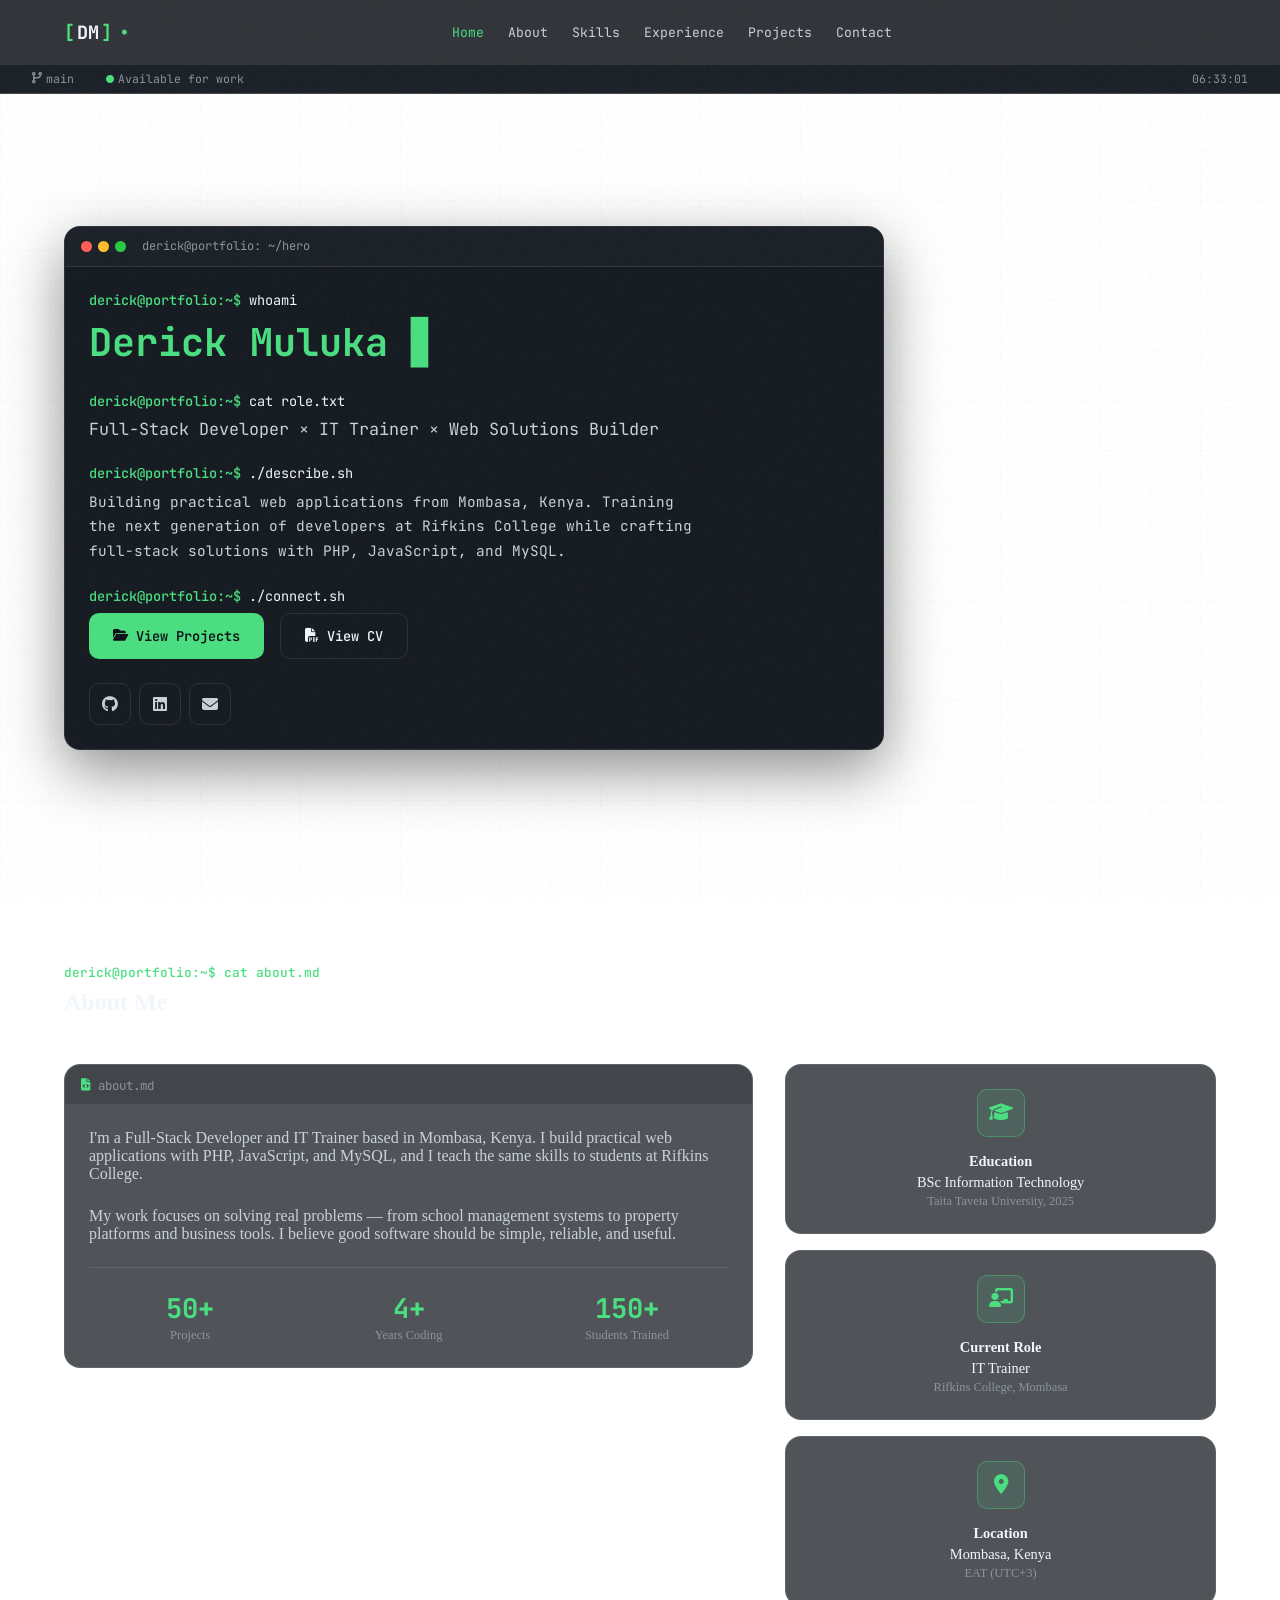
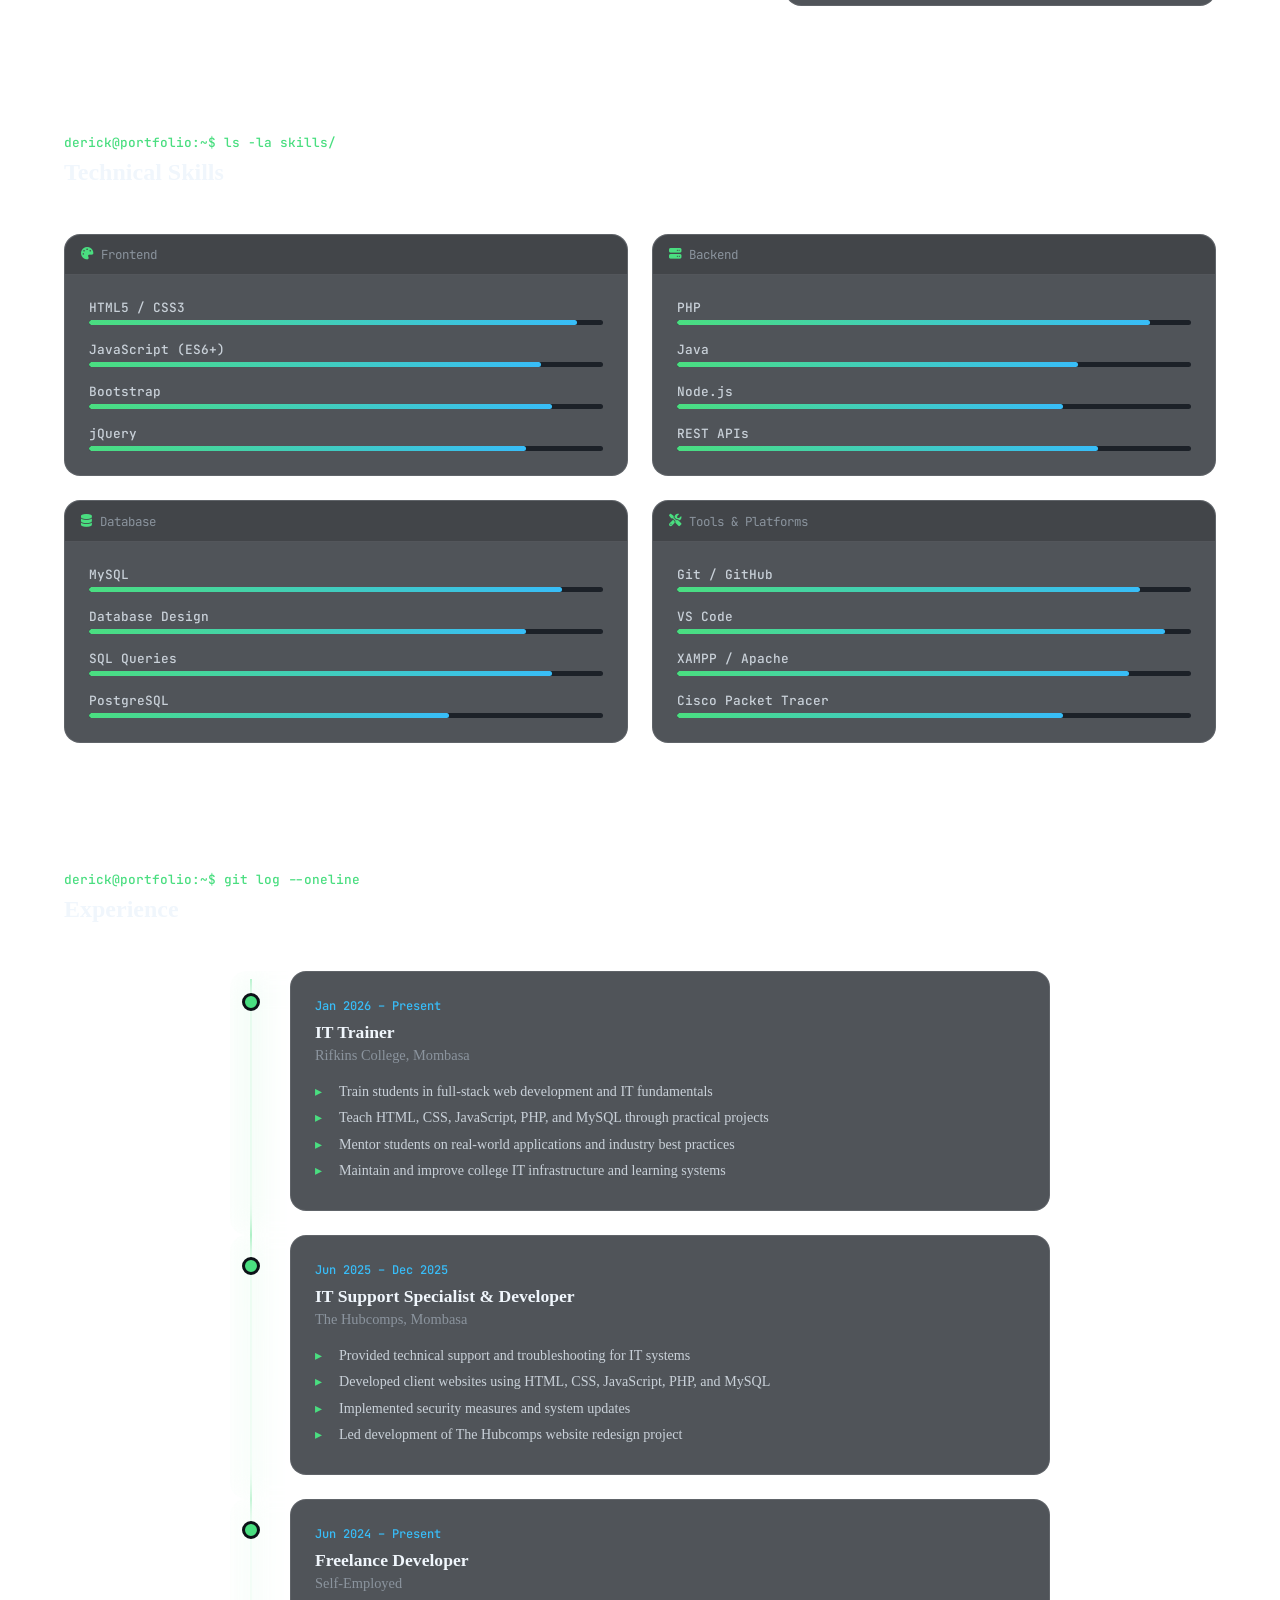
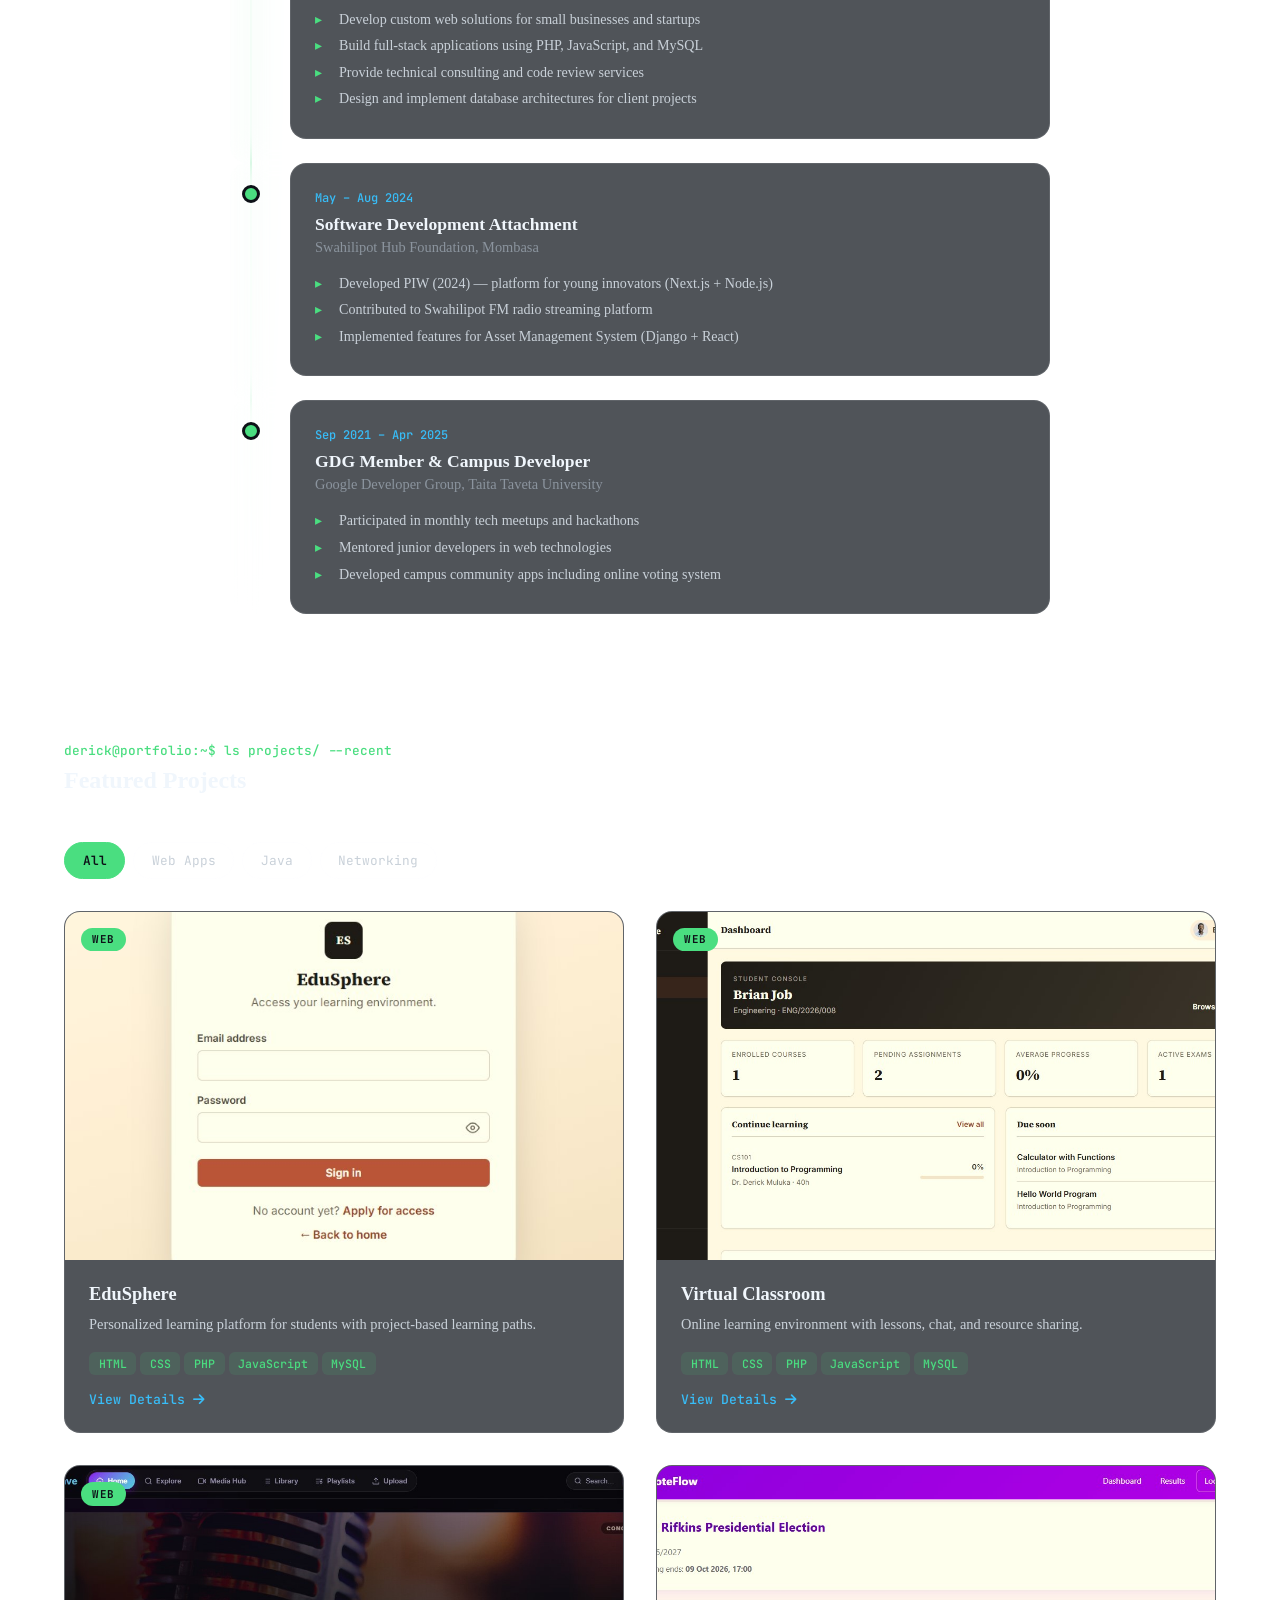
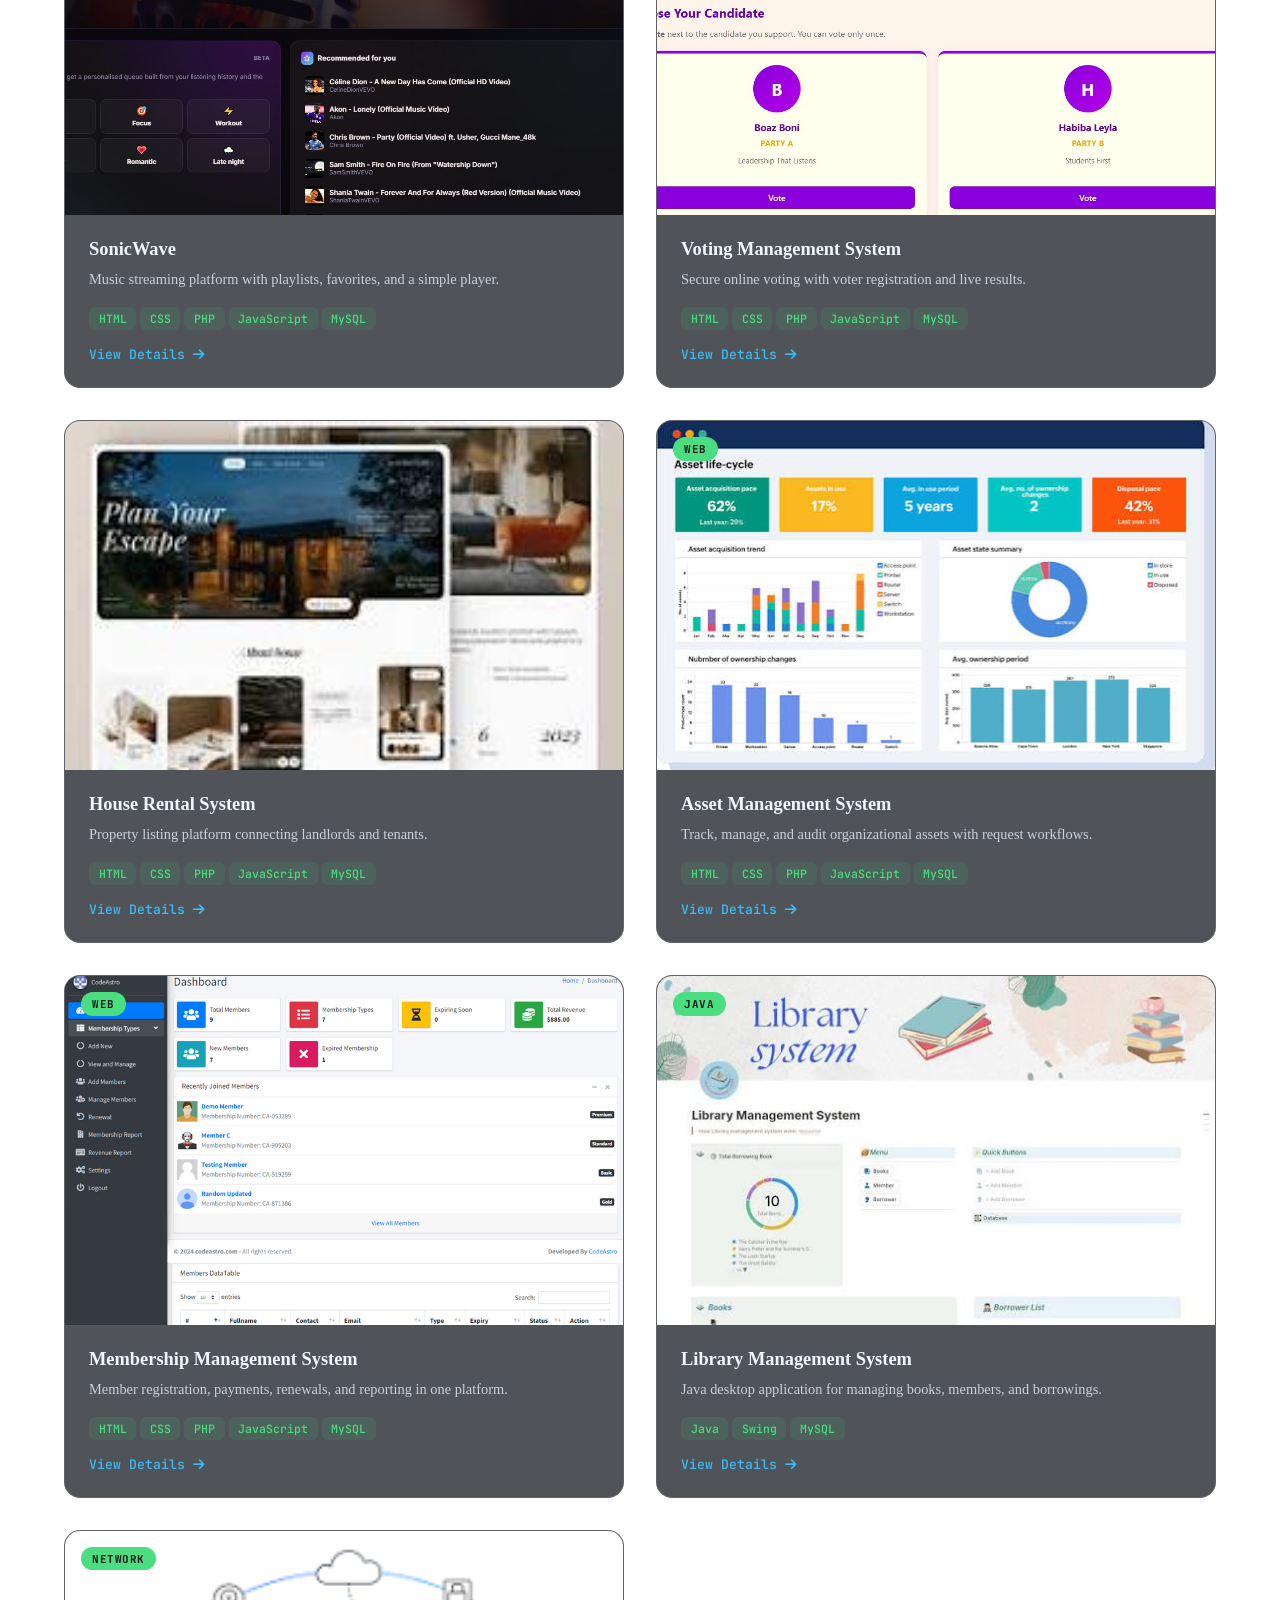
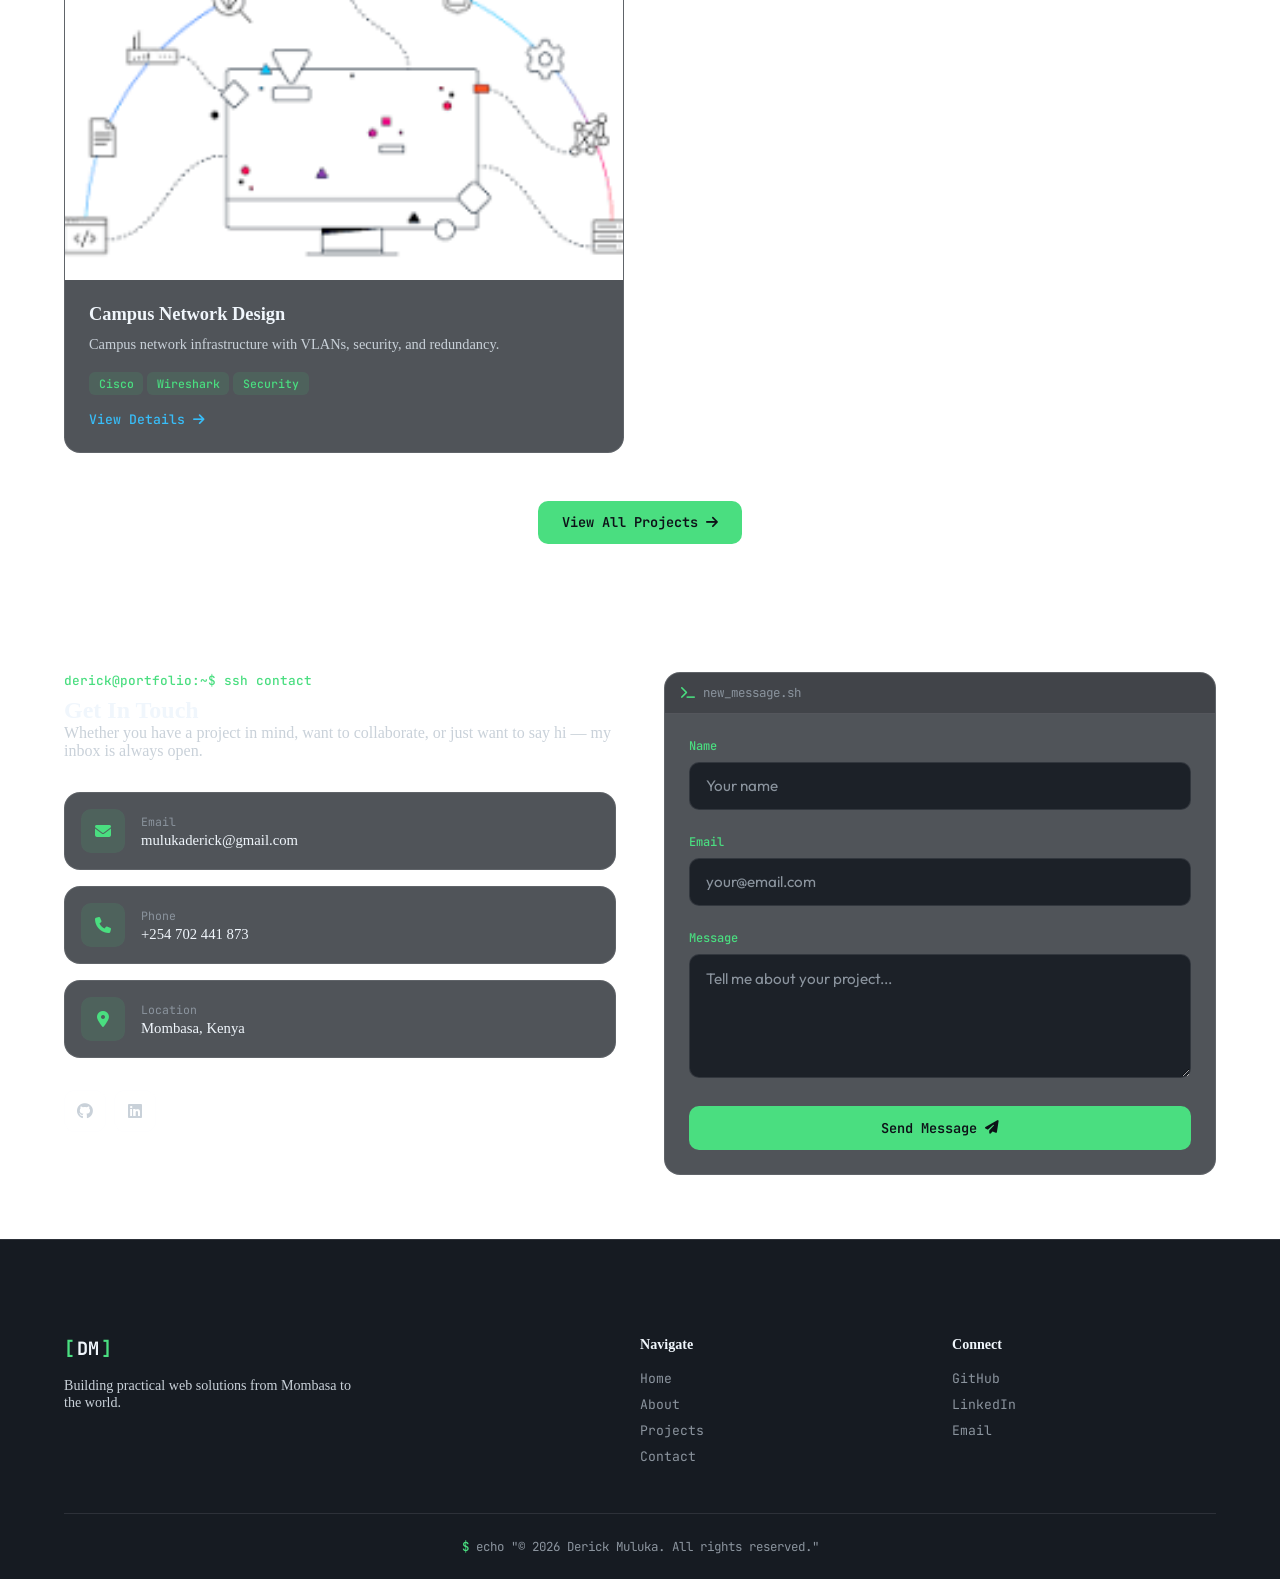
==== commit 18138716: "Edit project details" ====
--- a/index.html
+++ b/index.html
@@ -401,7 +401,7 @@
                 </article>
                 <article class="project-card glass-card" data-category="web">
                     <div class="project-image">
-                        <img src="assets/images/projects/voting-system.jpg" alt="Voting System" loading="lazy">
+                        <img src="assets/images/projects/voting-system1.jpg" alt="Voting System" loading="lazy">
                     </div>
                     <div class="project-info">
                         <h3>Voting Management System</h3>
